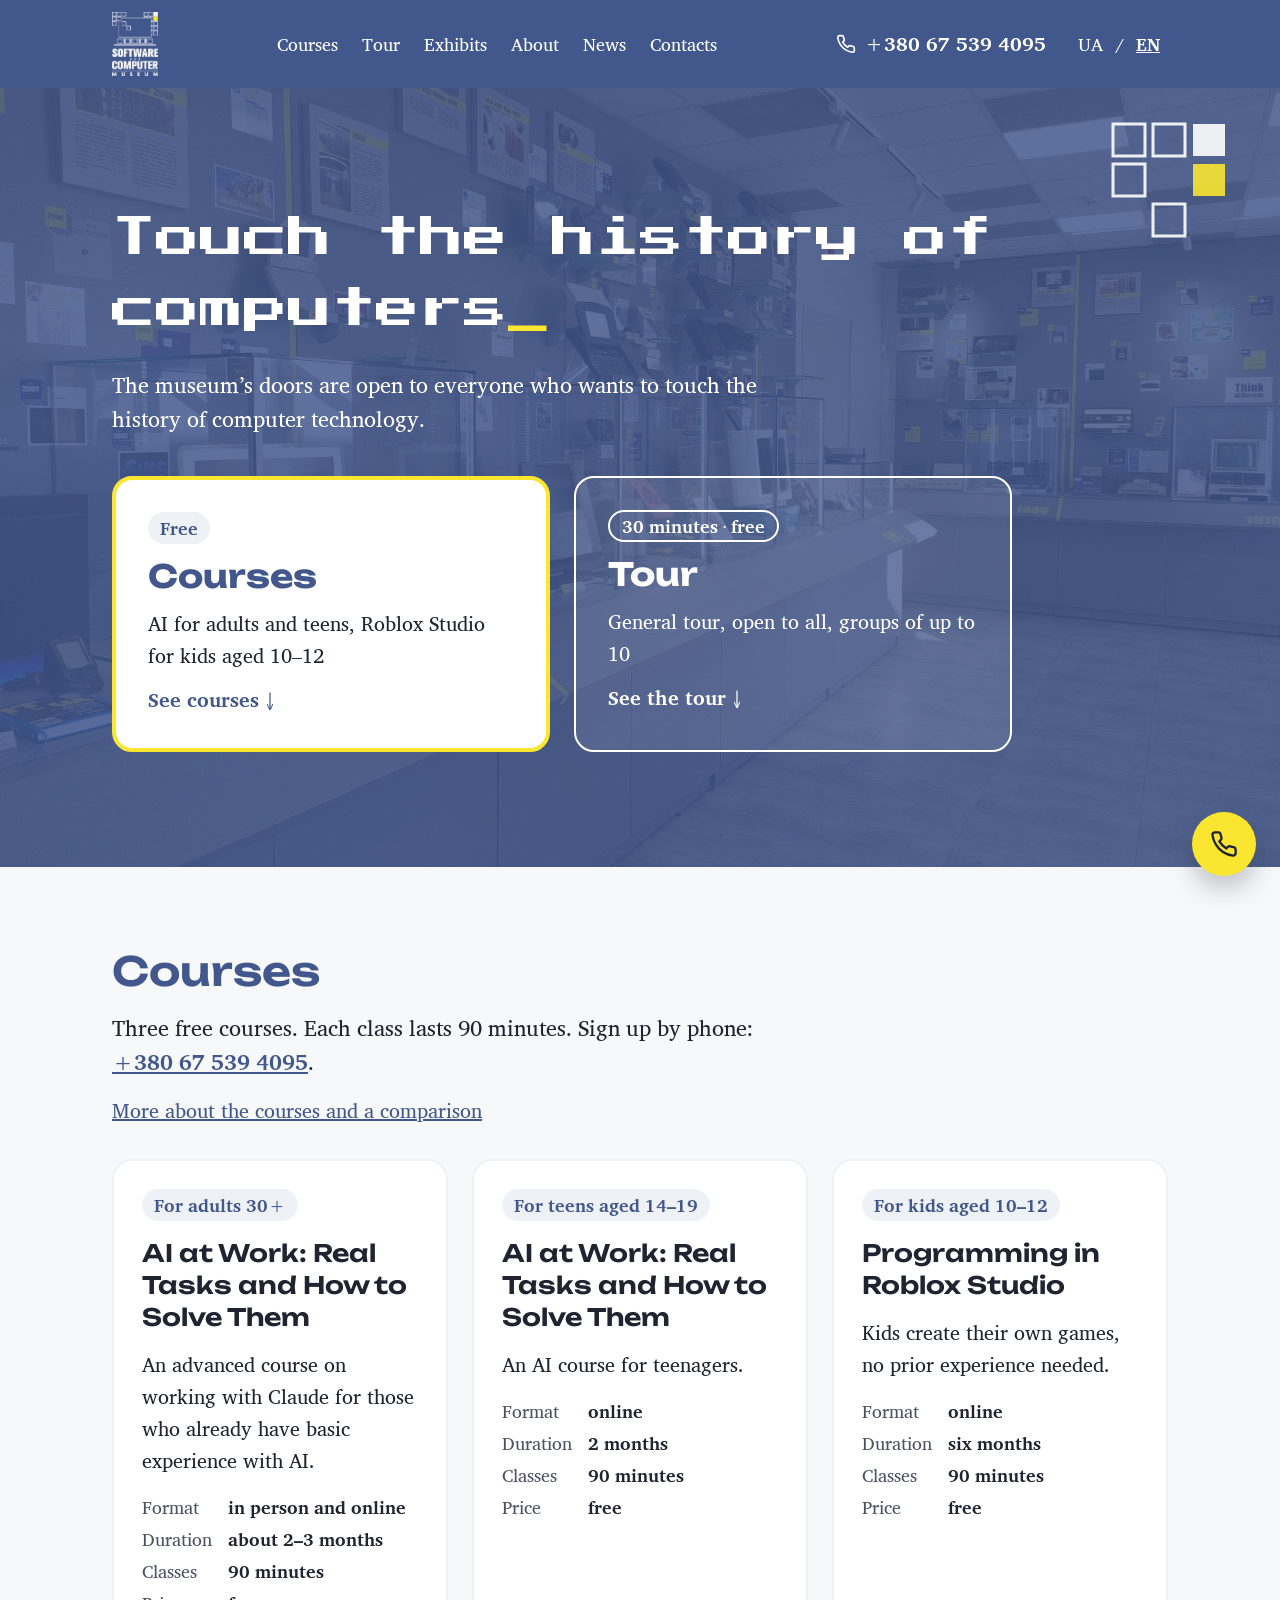
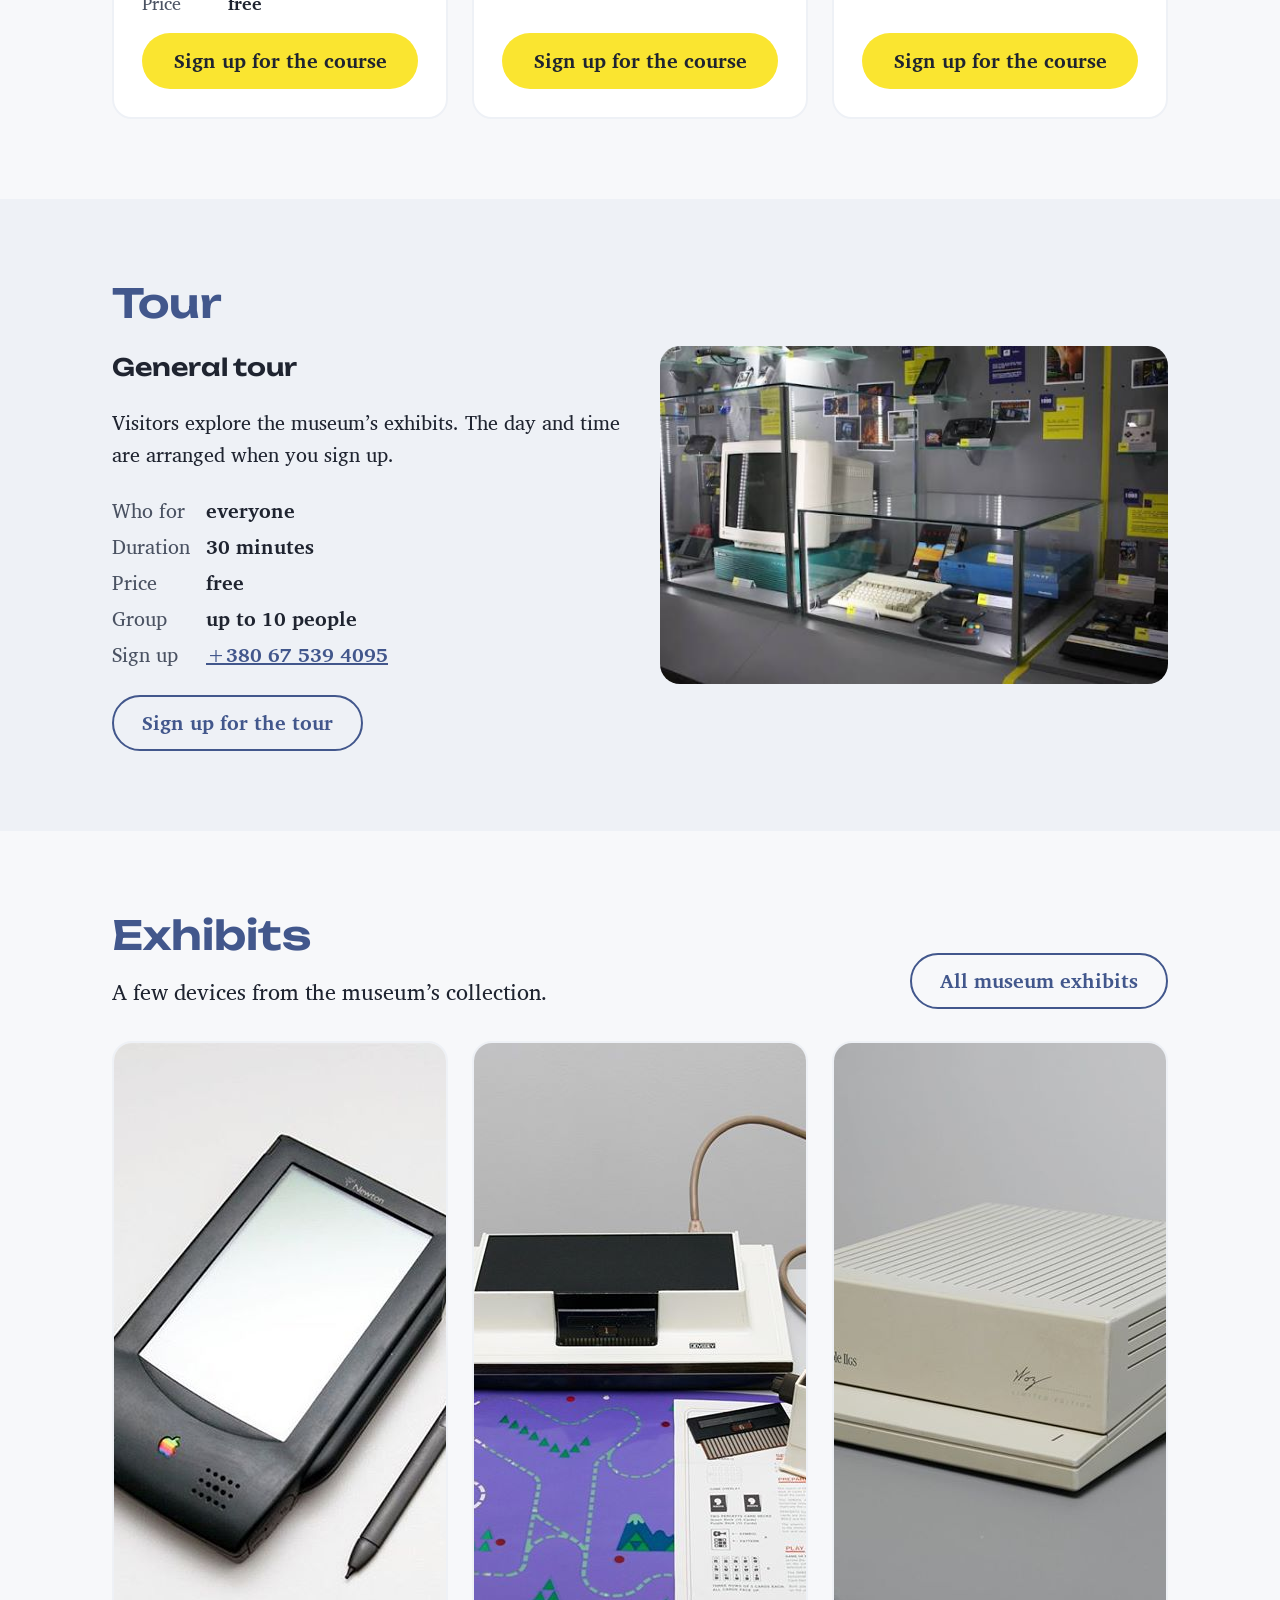
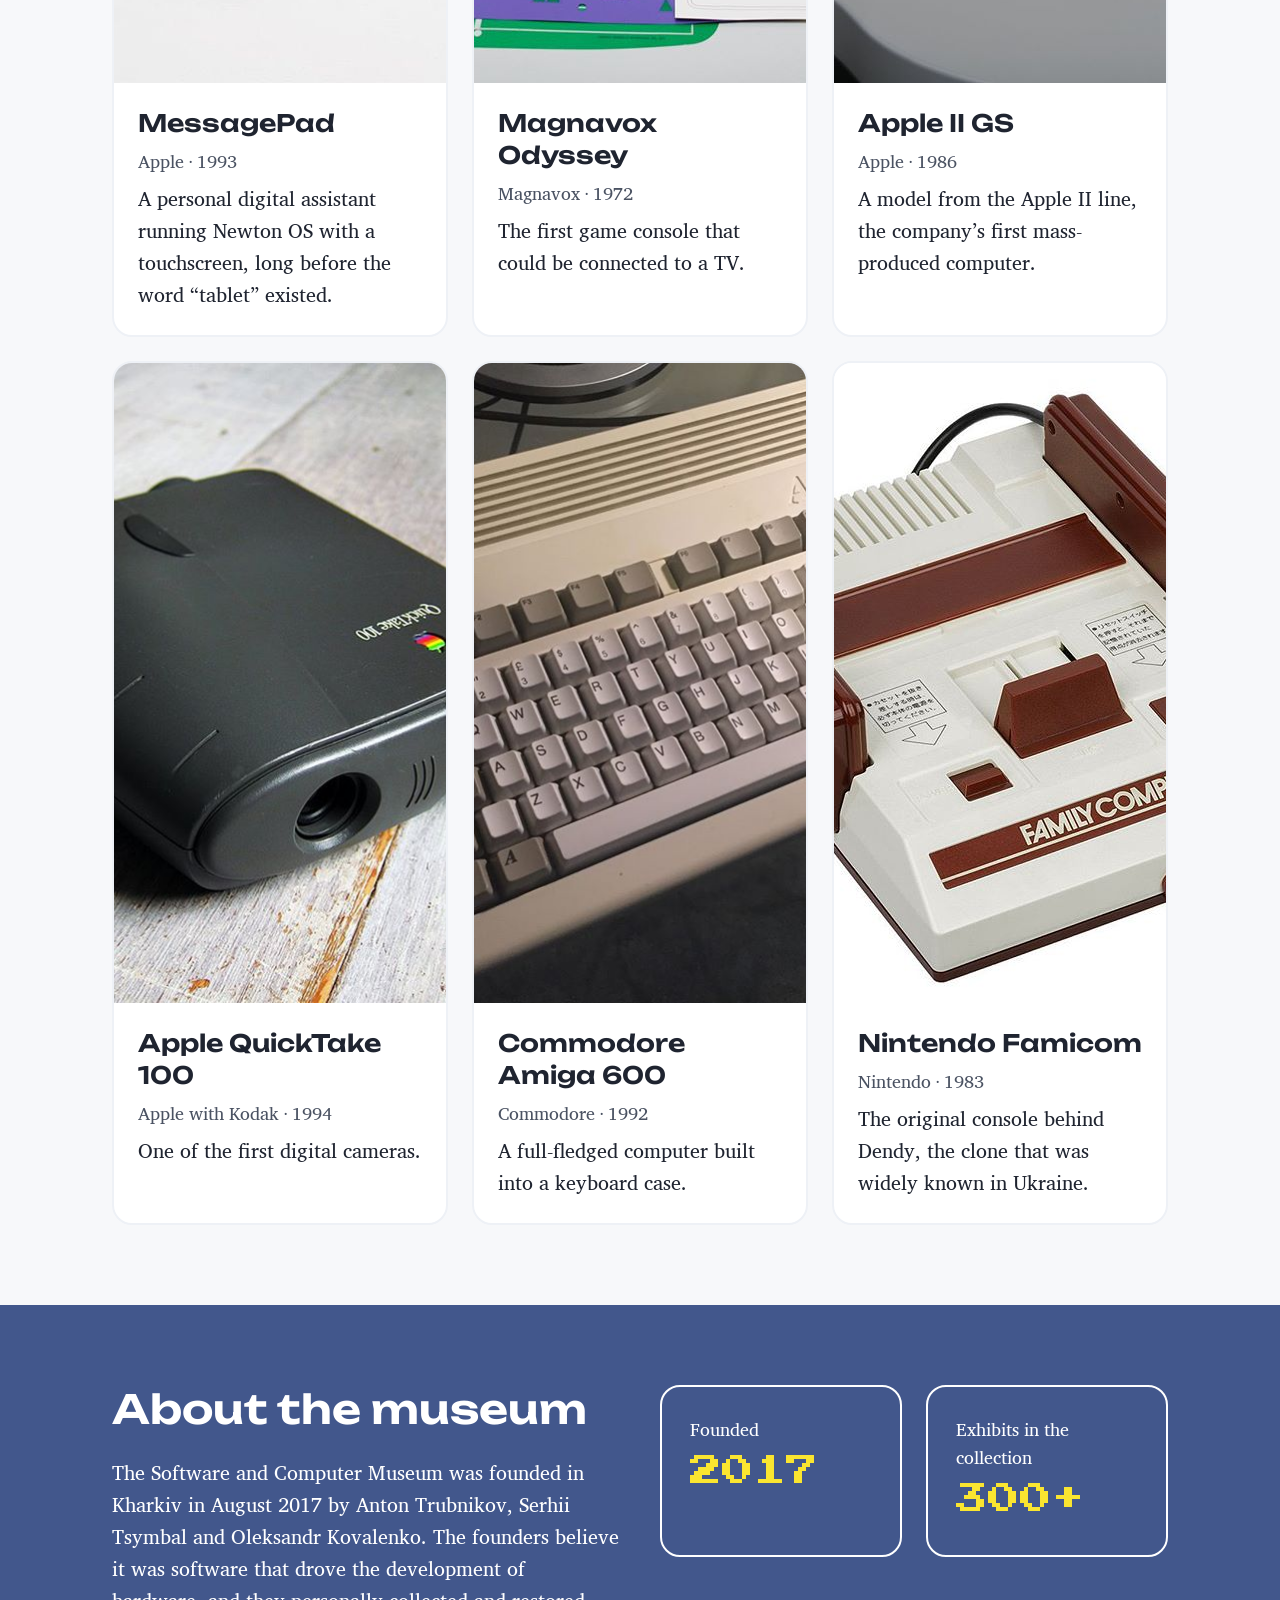
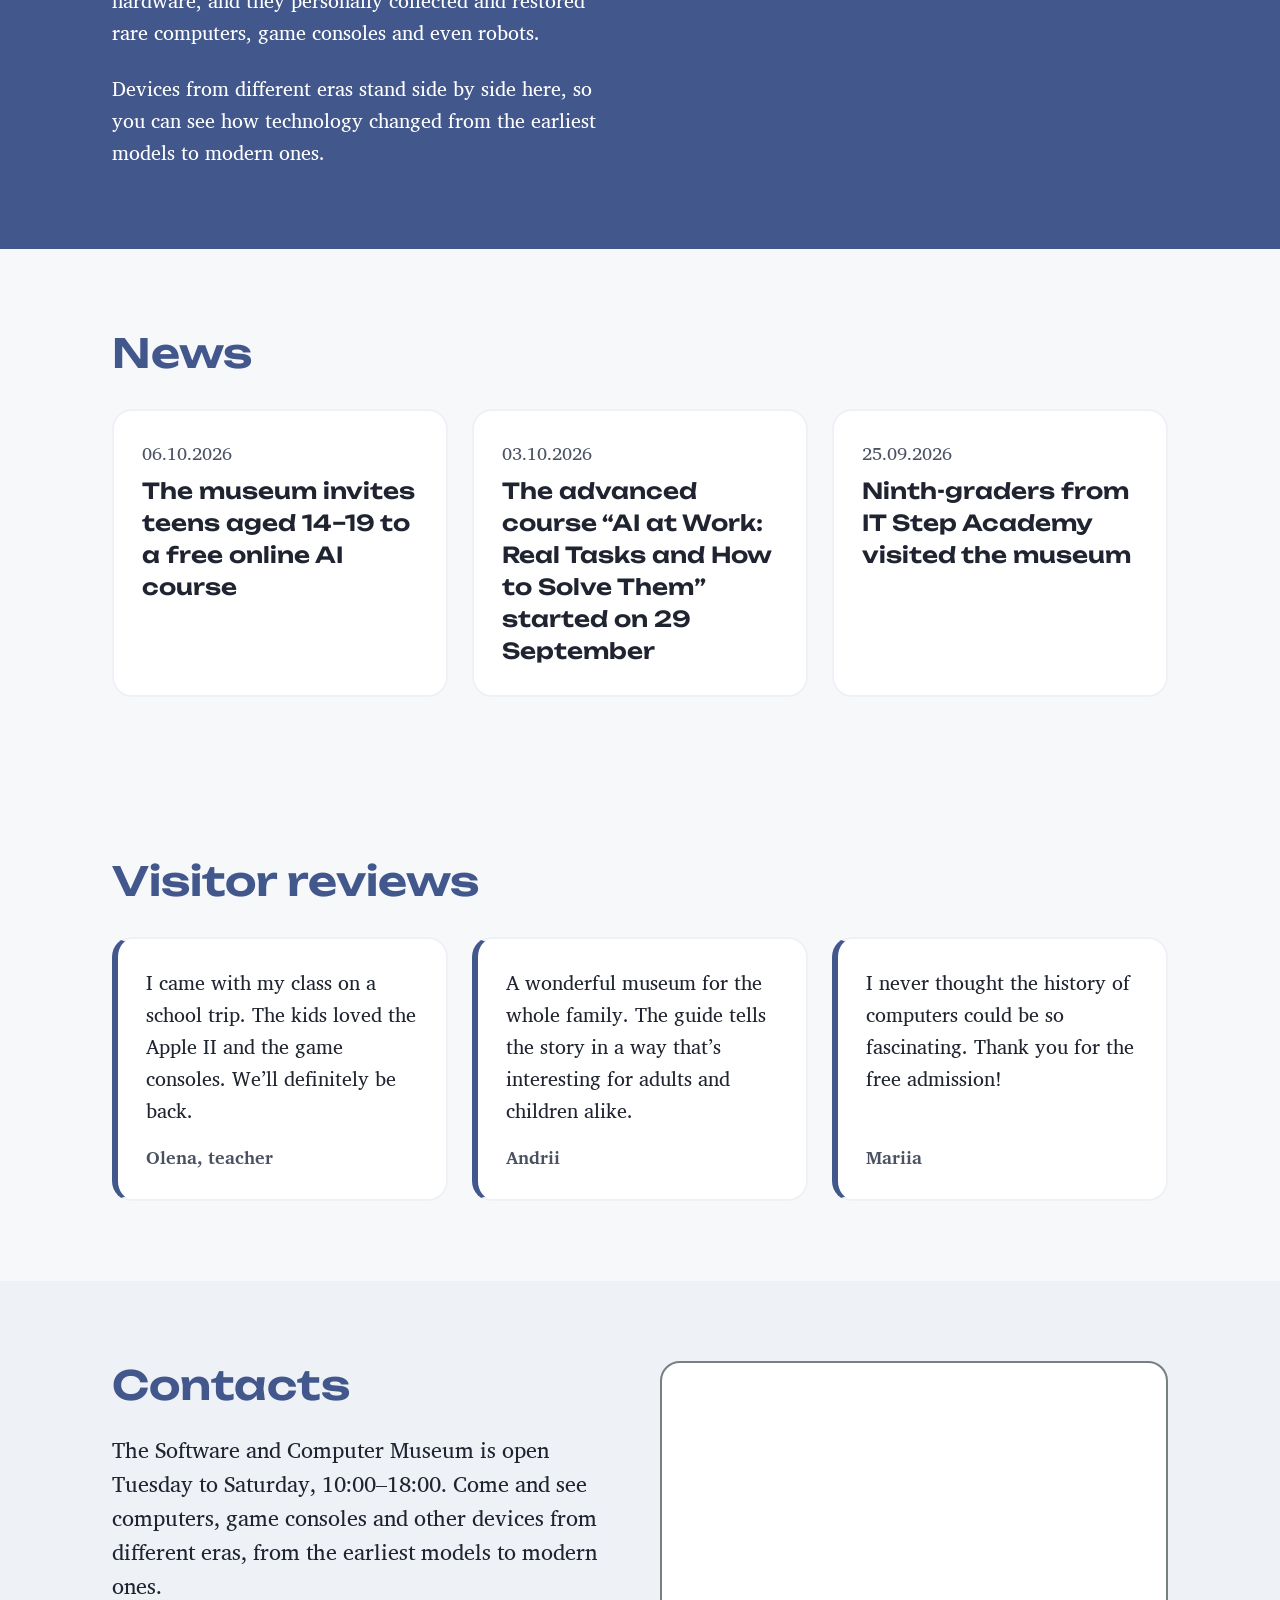
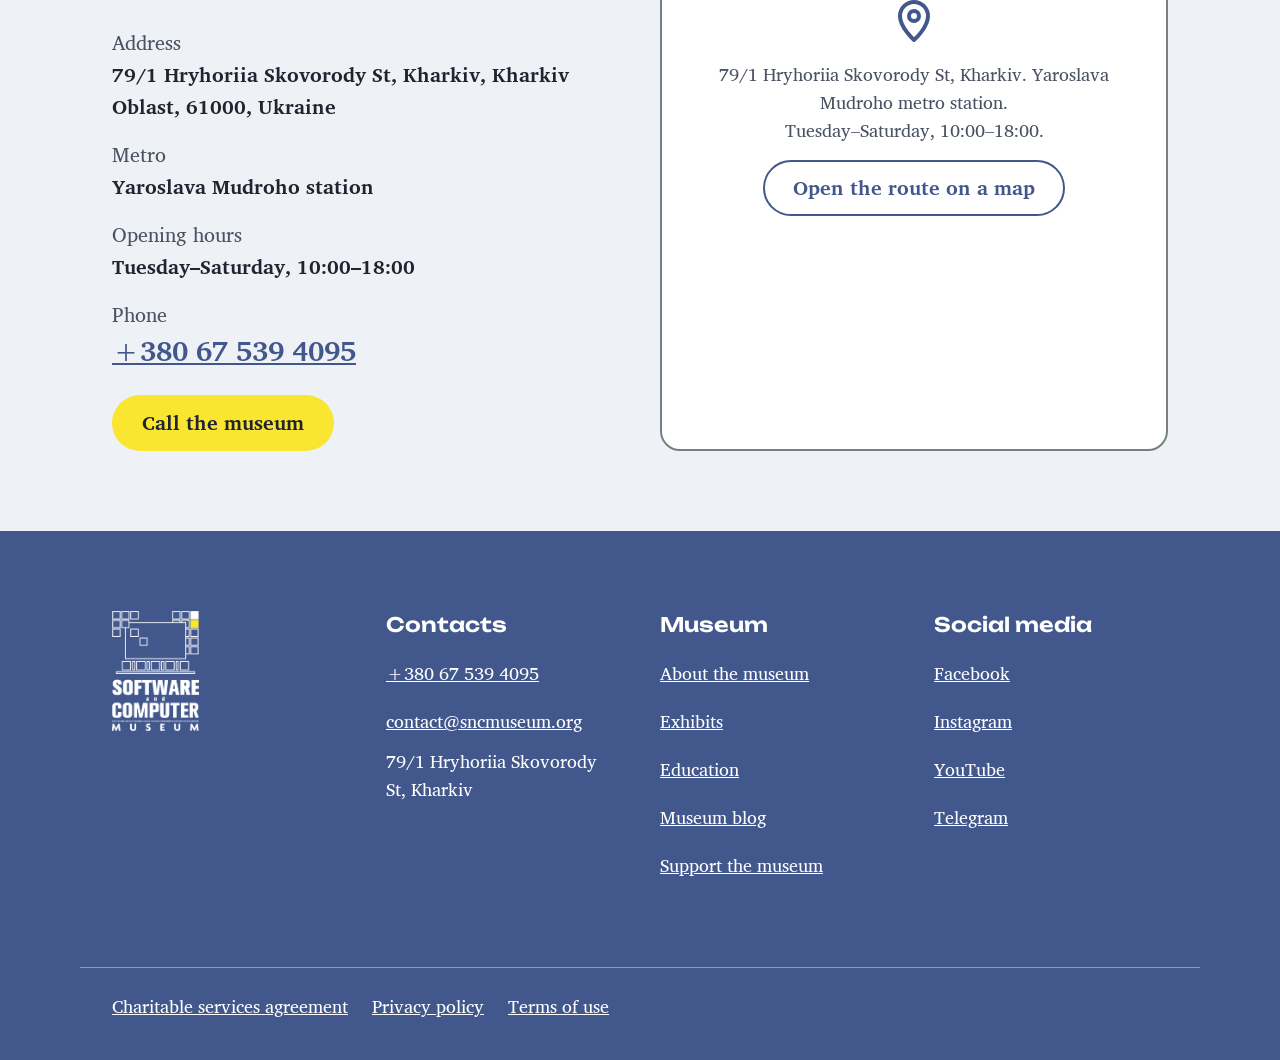
==== en/index.html @ 0c3be75e "Перша версія сайту музею" ====
<!doctype html>
<html lang="en">
<head>
  <meta charset="utf-8">
  <meta name="viewport" content="width=device-width, initial-scale=1">
  <title>Software and Computer Museum: courses, guided tour and exhibits</title>
  <meta name="description" content="Free AI and Roblox Studio courses, a guided tour and exhibits at the Software and Computer Museum in Kharkiv. Sign up by phone: +380 67 539 4095.">
  <link rel="alternate" hreflang="uk" href="../">
  <link rel="alternate" hreflang="en" href="./">
  <link rel="icon" type="image/png" href="../img/logo.png">
  <link rel="preconnect" href="https://fonts.googleapis.com">
  <link rel="preconnect" href="https://fonts.gstatic.com" crossorigin>
  <link rel="stylesheet" href="https://fonts.googleapis.com/css2?family=Charis+SIL:ital,wght@0,400;0,700&family=Press+Start+2P&family=Unbounded:wght@600;700&display=swap">
  <link rel="stylesheet" href="../css/tokens.css">
  <link rel="stylesheet" href="../css/styles.css">
  <script src="../js/main.js" defer></script>
</head>
<body>
<a class="skip-link" href="#main">Skip to content</a>

<header class="site-header on-dark">
  <div class="wrap header-inner">
    <a href="#top" class="logo-link"><img src="../img/logo.png" alt="Software and Computer Museum logo, back to the top of the page" width="401" height="555"></a>
    <nav id="main-nav" class="nav" aria-label="Page sections">
      <a href="#courses">Courses</a>
      <a href="#tour">Tour</a>
      <a href="#exhibits">Exhibits</a>
      <a href="#about">About</a>
      <a href="#news">News</a>
      <a href="#contacts">Contacts</a>
    </nav>
    <div class="header-tools">
      <a href="tel:+380675394095" class="tap header-phone" aria-label="Call the museum: +380 67 539 4095"><svg width="20" height="20" viewBox="0 0 24 24" fill="none" stroke="currentColor" stroke-width="2" stroke-linecap="round" stroke-linejoin="round" aria-hidden="true"><path d="M22 16.9v3a2 2 0 0 1-2.2 2 19.8 19.8 0 0 1-8.6-3.1 19.5 19.5 0 0 1-6-6A19.8 19.8 0 0 1 2.1 4.2 2 2 0 0 1 4.1 2h3a2 2 0 0 1 2 1.7c.1.9.4 1.8.7 2.7a2 2 0 0 1-.5 2.1L8 9.8a16 16 0 0 0 6 6l1.3-1.3a2 2 0 0 1 2.1-.5c.9.3 1.8.6 2.7.7a2 2 0 0 1 1.7 2z"/></svg><span class="phone-text">+380 67 539 4095</span></a>
      <div class="lang">
        <a href="../" class="tap" lang="uk" hreflang="uk" aria-label="Українська версія">UA</a>
        <span aria-hidden="true">/</span>
        <a href="./" class="tap" aria-current="page" aria-label="English version">EN</a>
      </div>
      <button type="button" class="menu-btn btn btn-secondary" aria-expanded="false" aria-controls="main-nav">Menu</button>
    </div>
  </div>
</header>

<main id="main">

<section id="top" class="hero on-dark">
  <img class="hero-photo" src="../img/hero.jpg" alt="Inside the museum hall: glass display cases along grey walls hold computers and game consoles from different years, and yellow lines on the walls and cases mark the decades: 1970, 1980, 2000" width="1280" height="960">
  <div class="hero-overlay" aria-hidden="true"></div>
  <svg class="hero-pixels" aria-hidden="true" width="120" height="120" viewBox="0 0 120 120"><g fill="none" stroke="#ffffff" stroke-width="3"><rect x="4" y="4" width="32" height="32"/><rect x="44" y="4" width="32" height="32"/><rect x="4" y="44" width="32" height="32"/><rect x="44" y="84" width="32" height="32"/></g><rect x="84" y="4" width="32" height="32" fill="#ffffff"/><rect x="84" y="44" width="32" height="32" fill="#fae530"/></svg>
  <div class="wrap hero-inner">
    <div class="hero-text">
      <h1 class="hero-title">
        <span class="visually-hidden">Touch the history of computers</span>
        <span class="ghost" aria-hidden="true">Touch the history of computers_</span>
        <span class="typed" aria-hidden="true"><span class="typed-text">Touch the history of computers</span><span class="caret">_</span></span>
      </h1>
      <p class="lead">The museum’s doors are open to everyone who wants to touch the history of computer technology.</p>
    </div>
    <div class="hero-cards">
      <a href="#courses" class="hero-card hero-card--main lift">
        <span class="tag">Free</span>
        <span class="hero-card-title">Courses</span>
        <span>AI for adults and teens, Roblox Studio for kids aged 10–12</span>
        <span class="hero-card-more">See courses ↓</span>
      </a>
      <a href="#tour" class="hero-card hero-card--alt lift">
        <span class="tag tag--outline">30 minutes · free</span>
        <span class="hero-card-title">Tour</span>
        <span>General tour, open to all, groups of up to 10</span>
        <span class="hero-card-more">See the tour ↓</span>
      </a>
    </div>
  </div>
</section>

<section id="courses" class="section" aria-labelledby="courses-title">
  <div class="wrap stack">
    <div class="stack-sm">
      <h2 id="courses-title" class="h2">Courses</h2>
      <p class="lead">Three free courses. Each class lasts 90 minutes. Sign up by phone: <a href="tel:+380675394095"><strong>+380 67 539 4095</strong></a>.</p>
      <a href="courses.html">More about the courses and a comparison</a>
    </div>
    <div class="grid">

      <article class="card lift">
        <span class="tag">For adults 30+</span>
        <h3 class="h3">AI at Work: Real Tasks and How to Solve Them</h3>
        <p>An advanced course on working with Claude for those who already have basic experience with AI.</p>
        <dl class="facts">
          <dt>Format</dt><dd>in person and online</dd>
          <dt>Duration</dt><dd>about 2–3 months</dd>
          <dt>Classes</dt><dd>90 minutes</dd>
          <dt>Price</dt><dd>free</dd>
        </dl>
        <a href="tel:+380675394095" class="btn btn-primary">Sign up for the course</a>
      </article>

      <article class="card lift">
        <span class="tag">For teens aged 14–19</span>
        <h3 class="h3">AI at Work: Real Tasks and How to Solve Them</h3>
        <p>An AI course for teenagers.</p>
        <dl class="facts">
          <dt>Format</dt><dd>online</dd>
          <dt>Duration</dt><dd>2 months</dd>
          <dt>Classes</dt><dd>90 minutes</dd>
          <dt>Price</dt><dd>free</dd>
        </dl>
        <a href="tel:+380675394095" class="btn btn-primary">Sign up for the course</a>
      </article>

      <article class="card lift">
        <span class="tag">For kids aged 10–12</span>
        <h3 class="h3">Programming in Roblox Studio</h3>
        <p>Kids create their own games, no prior experience needed.</p>
        <dl class="facts">
          <dt>Format</dt><dd>online</dd>
          <dt>Duration</dt><dd>six months</dd>
          <dt>Classes</dt><dd>90 minutes</dd>
          <dt>Price</dt><dd>free</dd>
        </dl>
        <a href="tel:+380675394095" class="btn btn-primary">Sign up for the course</a>
      </article>

    </div>
  </div>
</section>

<section id="tour" class="section section--alt" aria-labelledby="tour-title">
  <div class="wrap split">
    <div class="stack-md">
      <h2 id="tour-title" class="h2">Tour</h2>
      <h3 class="h3">General tour</h3>
      <p>Visitors explore the museum’s exhibits. The day and time are arranged when you sign up.</p>
      <dl class="facts facts--lg">
        <dt>Who for</dt><dd>everyone</dd>
        <dt>Duration</dt><dd>30 minutes</dd>
        <dt>Price</dt><dd>free</dd>
        <dt>Group</dt><dd>up to 10 people</dd>
        <dt>Sign up</dt><dd><a href="tel:+380675394095">+380 67 539 4095</a></dd>
      </dl>
      <a href="tel:+380675394095" class="btn btn-secondary">Sign up for the tour</a>
    </div>
    <img class="rounded-photo" src="../img/showcase.jpg" alt="What you will see on the tour: glass display cases with a computer in a teal case and a white monitor, a light-coloured keyboard computer and blue console cases, with handheld game consoles on the wall shelves" width="548" height="364" loading="lazy">
  </div>
</section>

<!-- Family tour announcement. Hidden until the start time, length, group size, price and children's age are known.
     To show it: fill in the [ ] gaps, then remove this comment and the closing line below.
<section id="family-tour" class="section" aria-labelledby="family-title">
  <div class="wrap stack-md">
    <h2 id="family-title" class="h2">Family tour every Saturday</h2>
    <p class="lead">Bring the whole family! We’ll show the kids where computers and game consoles began, and remind the grown-ups of the tech they grew up with.</p>
    <dl class="facts facts--lg">
      <dt>When</dt><dd>Saturday, [start time]</dd>
      <dt>Duration</dt><dd>[length]</dd>
      <dt>Group</dt><dd>up to [number] people</dd>
      <dt>Price</dt><dd>[price]</dd>
      <dt>Who for</dt><dd>children aged [age]+ with adults</dd>
      <dt>Sign up</dt><dd><a href="tel:+380675394095">+380 67 539 4095</a></dd>
    </dl>
    <a href="tel:+380675394095" class="btn btn-secondary">Sign up for the tour</a>
  </div>
</section>
end of hidden announcement -->

<section id="exhibits" class="section" aria-labelledby="exhibits-title">
  <div class="wrap stack">
    <div class="section-head">
      <div class="stack-sm">
        <h2 id="exhibits-title" class="h2">Exhibits</h2>
        <p class="lead">A few devices from the museum’s collection.</p>
      </div>
      <a href="https://sncmuseum.org/exhibits" class="btn btn-secondary">All museum exhibits</a>
    </div>
    <div class="grid">

      <article class="card exhibit lift">
        <img src="../img/exhibits/messagepad.jpg" alt="What the MessagePad looks like: a palm-sized black device with a large grey touch screen and a rainbow Apple logo, with a black stylus lying beside it" width="640" height="640" loading="lazy">
        <div class="exhibit-body">
          <h3 class="h3">MessagePad</h3>
          <p class="muted">Apple · 1993</p>
          <p>A personal digital assistant running Newton OS with a touchscreen, long before the word “tablet” existed.</p>
        </div>
      </article>

      <article class="card exhibit lift">
        <img src="../img/exhibits/odyssey.jpg" alt="What the Magnavox Odyssey looks like: a flat white console with a black top, a square controller with knobs on a cable, a colourful ski-slope overlay for the TV screen and a sheet of game rules" width="640" height="640" loading="lazy">
        <div class="exhibit-body">
          <h3 class="h3">Magnavox Odyssey</h3>
          <p class="muted">Magnavox · 1972</p>
          <p>The first game console that could be connected to a TV.</p>
        </div>
      </article>

      <article class="card exhibit lift">
        <img src="../img/exhibits/apple-iigs.jpg" alt="What the Apple II GS looks like: a low, light beige case with a ribbed top, a rainbow Apple logo and Steve Wozniak’s signature on the front" width="640" height="640" loading="lazy">
        <div class="exhibit-body">
          <h3 class="h3">Apple II GS</h3>
          <p class="muted">Apple · 1986</p>
          <p>A model from the Apple II line, the company’s first mass-produced computer.</p>
        </div>
      </article>

      <article class="card exhibit lift">
        <img src="../img/exhibits/quicktake-100.jpg" alt="What the QuickTake 100 looks like: a dark grey camera shaped like small binoculars, with the lens and flash on the front and a rainbow Apple logo on top" width="640" height="640" loading="lazy">
        <div class="exhibit-body">
          <h3 class="h3">Apple QuickTake 100</h3>
          <p class="muted">Apple with Kodak · 1994</p>
          <p>One of the first digital cameras.</p>
        </div>
      </article>

      <article class="card exhibit lift">
        <img src="../img/exhibits/amiga-600.jpg" alt="What the Amiga 600 looks like: a light beige keyboard labelled Commodore A600 and AMIGA, with the whole computer built into its case" width="640" height="640" loading="lazy">
        <div class="exhibit-body">
          <h3 class="h3">Commodore Amiga 600</h3>
          <p class="muted">Commodore · 1992</p>
          <p>A full-fledged computer built into a keyboard case.</p>
        </div>
      </article>

      <article class="card exhibit lift">
        <img src="../img/exhibits/famicom.jpg" alt="What the Famicom looks like: a white and maroon console labelled Family Computer, with a cartridge slot on top and two maroon buttons on the front" width="640" height="640" loading="lazy">
        <div class="exhibit-body">
          <h3 class="h3">Nintendo Famicom</h3>
          <p class="muted">Nintendo · 1983</p>
          <p>The original console behind Dendy, the clone that was widely known in Ukraine.</p>
        </div>
      </article>

    </div>
  </div>
</section>

<section id="about" class="section section--dark on-dark" aria-labelledby="about-title">
  <div class="wrap split about">
    <div class="stack-md">
      <h2 id="about-title" class="h2">About the museum</h2>
      <p>The Software and Computer Museum was founded in Kharkiv in August 2017 by Anton Trubnikov, Serhii Tsymbal and Oleksandr Kovalenko. The founders believe it was software that drove the development of hardware, and they personally collected and restored rare computers, game consoles and even robots.</p>
      <p>Devices from different eras stand side by side here, so you can see how technology changed from the earliest models to modern ones.</p>
    </div>
    <dl class="stats">
      <div class="stat">
        <dt>Founded</dt>
        <dd>2017</dd>
      </div>
      <div class="stat">
        <dt>Exhibits in the collection</dt>
        <dd>300+</dd>
      </div>
    </dl>
  </div>
</section>

<section id="news" class="section" aria-labelledby="news-title">
  <div class="wrap stack">
    <h2 id="news-title" class="h2">News</h2>
    <div class="grid">
      <article class="card news-card">
        <p class="muted"><time datetime="2026-10-06">06.10.2026</time></p>
        <h3 class="h3">The museum invites teens aged 14–19 to a free online AI course</h3>
      </article>
      <article class="card news-card">
        <p class="muted"><time datetime="2026-10-03">03.10.2026</time></p>
        <h3 class="h3">The advanced course “AI at Work: Real Tasks and How to Solve Them” started on 29 September</h3>
      </article>
      <article class="card news-card">
        <p class="muted"><time datetime="2026-09-25">25.09.2026</time></p>
        <h3 class="h3">Ninth-graders from IT Step Academy visited the museum</h3>
      </article>
    </div>
  </div>
</section>

<section id="reviews" class="section" aria-labelledby="reviews-title">
  <div class="wrap stack">
    <h2 id="reviews-title" class="h2">Visitor reviews</h2>
    <div class="grid">
      <figure class="card review">
        <blockquote>
          <p>I came with my class on a school trip. The kids loved the Apple II and the game consoles. We’ll definitely be back.</p>
        </blockquote>
        <figcaption class="muted">Olena, teacher</figcaption>
      </figure>
      <figure class="card review">
        <blockquote>
          <p>A wonderful museum for the whole family. The guide tells the story in a way that’s interesting for adults and children alike.</p>
        </blockquote>
        <figcaption class="muted">Andrii</figcaption>
      </figure>
      <figure class="card review">
        <blockquote>
          <p>I never thought the history of computers could be so fascinating. Thank you for the free admission!</p>
        </blockquote>
        <figcaption class="muted">Mariia</figcaption>
      </figure>
    </div>
  </div>
</section>

<section id="contacts" class="section section--alt" aria-labelledby="contacts-title">
  <div class="wrap split contacts">
    <div class="stack-md">
      <h2 id="contacts-title" class="h2">Contacts</h2>
      <p class="lead">The Software and Computer Museum is open Tuesday to Saturday, 10:00–18:00. Come and see computers, game consoles and other devices from different eras, from the earliest models to modern ones.</p>
      <dl class="facts facts--lg">
        <dt>Address</dt><dd>79/1 Hryhoriia Skovorody St, Kharkiv, Kharkiv Oblast, 61000, Ukraine</dd>
        <dt>Metro</dt><dd>Yaroslava Mudroho station</dd>
        <dt>Opening hours</dt><dd>Tuesday–Saturday, 10:00–18:00</dd>
        <dt>Phone</dt><dd><a href="tel:+380675394095" class="big-phone">+380 67 539 4095</a></dd>
      </dl>
      <a href="tel:+380675394095" class="btn btn-primary">Call the museum</a>
    </div>
    <!-- An embedded route map will go here once a map service is chosen -->
    <div class="map">
      <svg aria-hidden="true" width="48" height="48" viewBox="0 0 24 24" fill="none" stroke="#42578c" stroke-width="2" stroke-linecap="round" stroke-linejoin="round"><path d="M12 22s7-6.2 7-12a7 7 0 0 0-14 0c0 5.8 7 12 7 12z"/><circle cx="12" cy="10" r="2.5"/></svg>
      <p class="muted">79/1 Hryhoriia Skovorody St, Kharkiv. Yaroslava Mudroho metro station.<br>Tuesday–Saturday, 10:00–18:00.</p>
      <a href="https://www.google.com/maps/search/?api=1&amp;query=%D0%B2%D1%83%D0%BB.%20%D0%93%D1%80%D0%B8%D0%B3%D0%BE%D1%80%D1%96%D1%8F%20%D0%A1%D0%BA%D0%BE%D0%B2%D0%BE%D1%80%D0%BE%D0%B4%D0%B8%2C%2079%2F1%2C%20%D0%A5%D0%B0%D1%80%D0%BA%D1%96%D0%B2" class="btn btn-secondary">Open the route on a map</a>
    </div>
  </div>
</section>

</main>

<footer class="site-footer on-dark">
  <div class="wrap section footer-grid">
    <div>
      <img class="footer-logo" src="../img/logo.png" alt="Software and Computer Museum logo: the outline of an old computer made of white pixel squares, one square yellow, with the museum name below" width="401" height="555" loading="lazy">
    </div>
    <div class="footer-col">
      <p class="footer-title">Contacts</p>
      <a href="tel:+380675394095" class="tap">+380 67 539 4095</a>
      <a href="mailto:contact@sncmuseum.org" class="tap">contact@sncmuseum.org</a>
      <span>79/1 Hryhoriia Skovorody St, Kharkiv</span>
    </div>
    <!-- Blog, Support the museum, social media and legal links are not provided yet: replace "#" -->
    <nav class="footer-col" aria-label="Museum">
      <p class="footer-title">Museum</p>
      <a href="#about" class="tap">About the museum</a>
      <a href="https://sncmuseum.org/exhibits" class="tap">Exhibits</a>
      <a href="#courses" class="tap">Education</a>
      <a href="#" class="tap">Museum blog</a>
      <a href="#" class="tap">Support the museum</a>
    </nav>
    <nav class="footer-col" aria-label="Social media">
      <p class="footer-title">Social media</p>
      <a href="#" class="tap">Facebook</a>
      <a href="#" class="tap">Instagram</a>
      <a href="#" class="tap">YouTube</a>
      <a href="#" class="tap">Telegram</a>
    </nav>
  </div>
  <div class="wrap footer-legal">
    <a href="#" class="tap">Charitable services agreement</a>
    <a href="#" class="tap">Privacy policy</a>
    <a href="#" class="tap">Terms of use</a>
  </div>
</footer>

<a href="tel:+380675394095" class="call" aria-label="Call the museum: +380 67 539 4095"><svg width="28" height="28" viewBox="0 0 24 24" fill="none" stroke="currentColor" stroke-width="2" stroke-linecap="round" stroke-linejoin="round" aria-hidden="true"><path d="M22 16.9v3a2 2 0 0 1-2.2 2 19.8 19.8 0 0 1-8.6-3.1 19.5 19.5 0 0 1-6-6A19.8 19.8 0 0 1 2.1 4.2 2 2 0 0 1 4.1 2h3a2 2 0 0 1 2 1.7c.1.9.4 1.8.7 2.7a2 2 0 0 1-.5 2.1L8 9.8a16 16 0 0 0 6 6l1.3-1.3a2 2 0 0 1 2.1-.5c.9.3 1.8.6 2.7.7a2 2 0 0 1 1.7 2z"/></svg></a>

</body>
</html>
---- css/tokens.css ----
/* Software and Computer Museum: токени дизайн-системи.
   Джерело: claude.ai/artifact/1aeoPS4YtjyrDPZevnT34K (tokens.json). */
:root {
  /* Кольори */
  --primary: #42578c;
  --accent: #fae530;          /* лише кнопки дзвінка й запису на курс */
  --accent-hover: #e0c905;
  --accent-pressed: #d1bc05;
  --brand-grey: #787f81;
  --ink: #1f2430;
  --ink-muted: #4a5262;
  --surface: #f7f8fa;
  --surface-alt: #eef1f6;
  --on-color: #ffffff;
  --on-accent: var(--ink);
  --border: var(--brand-grey);
  --focus: var(--primary);
  --focus-on-dark: var(--on-color);
  --overlay: rgba(66, 87, 140, 0.85);

  /* Шрифти */
  --font-hero: "Press Start 2P", "Courier New", monospace;
  --font-display: "Unbounded", Arial, sans-serif;
  --font-body: "Charis SIL", Georgia, serif;

  /* Відступи */
  --space-1: 4px;
  --space-2: 8px;
  --space-3: 16px;
  --space-4: 24px;
  --space-5: 32px;
  --space-6: 48px;
  --space-7: 80px;

  /* Заокруглення */
  --radius-sm: 8px;
  --radius-md: 12px;
  --radius-lg: 20px;
  --radius-pill: 999px;

  /* Тіні */
  --shadow-pressed: inset 0 2px 4px rgba(0, 0, 0, 0.25);
  --shadow-hover: 0 12px 24px rgba(31, 36, 48, 0.18);

  /* Розміри */
  --control-height: 56px;
  --target-min: 44px;
  --content-width: 1120px;
  --text-width: 680px;
  --call-button: 64px;
}
---- css/styles.css ----
/* Software and Computer Museum: стилі сторінки. Значення беруться з tokens.css. */

/* ---------- База ---------- */
*, *::before, *::after { box-sizing: border-box; }

html { scroll-behavior: smooth; scroll-padding-top: 104px; }

body {
  margin: 0;
  background: var(--surface);
  color: var(--ink);
  font-family: var(--font-body);
  font-size: 20px;
  line-height: 32px;
}

h1, h2, h3, p, ul, dl, dd { margin: 0; }
h2, h3 { font-family: var(--font-display); }
img { max-width: 100%; }

a { color: var(--primary); }
a:hover { color: var(--ink); }
:focus-visible { outline: 3px solid var(--focus); outline-offset: 2px; }

.on-dark, .on-dark a { color: var(--on-color); }
.on-dark a:hover { color: var(--surface-alt); }
.on-dark :focus-visible { outline-color: var(--focus-on-dark); }

.skip-link {
  position: absolute;
  left: var(--space-3);
  top: -100px;
  z-index: 100;
  padding: var(--space-2) var(--space-3);
  border-radius: var(--radius-sm);
  background: var(--accent);
  color: var(--on-accent);
  font-weight: 700;
}
.skip-link:focus { top: var(--space-3); }

.visually-hidden {
  position: absolute;
  width: 1px;
  height: 1px;
  overflow: hidden;
  clip: rect(0 0 0 0);
  white-space: nowrap;
}

/* ---------- Сітка й розділи ---------- */
.wrap {
  max-width: var(--content-width);
  margin: 0 auto;
  padding-left: clamp(16px, 4vw, 32px);
  padding-right: clamp(16px, 4vw, 32px);
}

.section {
  padding-top: clamp(48px, 7vw, 80px);
  padding-bottom: clamp(48px, 7vw, 80px);
}
.section--alt { background: var(--surface-alt); }
.section--dark { background: var(--primary); }

.stack { display: flex; flex-direction: column; gap: var(--space-5); }
.stack-sm { display: flex; flex-direction: column; gap: var(--space-3); }
.stack-md { display: flex; flex-direction: column; gap: var(--space-4); align-items: flex-start; }

.grid {
  display: grid;
  grid-template-columns: repeat(auto-fit, minmax(min(300px, 100%), 1fr));
  gap: var(--space-4);
}
.split {
  display: grid;
  grid-template-columns: repeat(auto-fit, minmax(min(320px, 100%), 1fr));
  gap: 40px;
  align-items: center;
}

.section-head {
  display: flex;
  flex-wrap: wrap;
  align-items: flex-end;
  justify-content: space-between;
  gap: var(--space-3);
}

/* ---------- Типографіка ---------- */
.h2 {
  font-family: var(--font-display);
  font-size: clamp(32px, 3.5vw, 40px);
  line-height: 1.2;
  font-weight: 600;
  color: var(--primary);
}
.on-dark .h2 { color: var(--on-color); }
.h3 { font-size: 24px; line-height: 32px; font-weight: 600; }
.lead { max-width: var(--text-width); font-size: 22px; line-height: 34px; }
.muted { color: var(--ink-muted); font-size: 18px; line-height: 28px; }

/* ---------- Кнопки ---------- */
.btn {
  display: inline-flex;
  align-items: center;
  justify-content: center;
  gap: var(--space-2);
  min-height: var(--control-height);
  padding: 0 28px;
  border: 2px solid transparent;
  border-radius: var(--radius-pill);
  font-family: var(--font-body);
  font-size: 20px;
  line-height: 28px;
  font-weight: 700;
  text-align: center;
  text-decoration: none;
  cursor: pointer;
  transition: background-color 120ms ease, transform 80ms ease;
}
.btn-primary { background: var(--accent); color: var(--on-accent); }
.btn-primary:hover { background: var(--accent-hover); color: var(--on-accent); }
.btn-primary:active {
  background: var(--accent-pressed);
  box-shadow: var(--shadow-pressed);
  transform: translateY(1px);
}
.btn-secondary { background: transparent; color: var(--primary); border-color: var(--primary); }
.btn-secondary:hover { background: var(--surface-alt); color: var(--primary); }
.on-dark .btn-secondary { color: var(--on-color); border-color: var(--on-color); }
.on-dark .btn-secondary:hover { background: rgba(255, 255, 255, 0.12); color: var(--on-color); }
.on-dark .btn-primary, .on-dark .btn-primary:hover { color: var(--on-accent); }

.tap { display: inline-flex; align-items: center; min-height: var(--target-min); }

/* Кругла кнопка дзвінка */
.call {
  position: fixed;
  right: var(--space-4);
  bottom: var(--space-4);
  z-index: 20;
  display: inline-flex;
  align-items: center;
  justify-content: center;
  width: var(--call-button);
  height: var(--call-button);
  border-radius: 50%;
  background: var(--accent);
  color: var(--on-accent);
  box-shadow: 0 12px 24px rgba(31, 36, 48, 0.25);
}
.call:hover { background: var(--accent-hover); color: var(--on-accent); }

/* ---------- Картки ---------- */
.card {
  display: flex;
  flex-direction: column;
  gap: var(--space-3);
  padding: 28px;
  border: 2px solid var(--surface-alt);
  border-radius: var(--radius-lg);
  background: #ffffff;
}
.card .btn { margin-top: auto; }

.lift { transition: transform 160ms ease, box-shadow 160ms ease; }
.lift:hover { transform: translateY(-4px); box-shadow: var(--shadow-hover); }

.tag {
  display: inline-block;
  align-self: flex-start;
  padding: 2px 12px;
  border-radius: var(--radius-pill);
  background: var(--surface-alt);
  color: var(--primary);
  font-size: 18px;
  line-height: 28px;
  font-weight: 700;
}

.facts {
  display: grid;
  grid-template-columns: auto 1fr;
  gap: var(--space-1) var(--space-3);
  font-size: 18px;
  line-height: 28px;
}
.facts dt { color: var(--ink-muted); }
.facts dd { font-weight: 700; }
.facts--lg { font-size: 20px; line-height: 32px; }

/* ---------- Шапка ---------- */
.site-header {
  position: sticky;
  top: 0;
  z-index: 10;
  background: var(--primary);
}
.header-inner {
  display: flex;
  flex-wrap: wrap;
  align-items: center;
  justify-content: space-between;
  gap: var(--space-2) var(--space-4);
  padding-top: 12px;
  padding-bottom: 12px;
}
.logo-link { display: inline-flex; align-items: center; min-height: var(--target-min); }
.logo-link img { display: block; width: auto; height: 64px; }

.nav { display: flex; flex-wrap: wrap; gap: 0 var(--space-4); font-size: 18px; line-height: 28px; }
.nav a { display: inline-flex; align-items: center; min-height: var(--target-min); text-decoration: none; }
.nav a:hover { text-decoration: underline; }

.header-tools { display: flex; flex-wrap: wrap; align-items: center; gap: var(--space-2) var(--space-4); }
.header-phone { gap: var(--space-2); font-weight: 700; text-decoration: none; }

.lang { display: flex; align-items: center; gap: var(--space-1); font-size: 18px; }
.lang a { padding: 0 var(--space-2); text-decoration: none; }
.lang a[aria-current] { font-weight: 700; text-decoration: underline; }

.menu-btn { display: none; min-height: var(--target-min); padding: 0 20px; font-size: 18px; }

/* ---------- Перший екран ---------- */
.hero { position: relative; overflow: hidden; background: var(--primary); }
.hero-photo { position: absolute; inset: 0; display: block; width: 100%; height: 100%; object-fit: cover; }
.hero-overlay { position: absolute; inset: 0; background: var(--overlay); }
.hero-pixels { position: absolute; right: 4%; top: 32px; opacity: 0.9; }
.hero-inner {
  position: relative;
  display: flex;
  flex-direction: column;
  gap: 40px;
  padding-top: clamp(64px, 9vw, 120px);
  padding-bottom: clamp(64px, 9vw, 120px);
}
.hero-text { display: flex; flex-direction: column; gap: var(--space-4); max-width: 900px; }

.hero-title {
  position: relative;
  font-family: var(--font-hero);
  font-weight: 400;
  font-size: clamp(22px, 3.6vw, 44px);
  line-height: 1.6;
  color: var(--on-color);
}
/* Невидимий повний текст тримає висоту, щоб сторінка не стрибала під час друку */
.hero-title .ghost { visibility: hidden; }
.hero-title .typed { position: absolute; inset: 0 0 auto 0; }
.caret { color: var(--accent); animation: blink 1s steps(1) infinite; }
@keyframes blink { 50% { opacity: 0; } }

.hero-cards {
  display: grid;
  grid-template-columns: repeat(auto-fit, minmax(min(280px, 100%), 1fr));
  gap: var(--space-4);
  max-width: 900px;
}
.hero-card {
  display: flex;
  flex-direction: column;
  gap: 12px;
  padding: var(--space-5);
  border-radius: var(--radius-lg);
  text-decoration: none;
}
.hero-card--main { background: #ffffff; border: 4px solid var(--accent); }
.hero-card--main, .on-dark .hero-card--main { color: var(--ink); }
.hero-card--alt { background: rgba(255, 255, 255, 0.08); border: 2px solid var(--on-color); }
.hero-card-title { font-family: var(--font-display); font-weight: 700; font-size: 32px; line-height: 40px; }
.hero-card--main .hero-card-title,
.hero-card--main .hero-card-more { color: var(--primary); }
.hero-card-more { font-weight: 700; }
.tag--outline {
  background: transparent;
  color: inherit;
  border: 2px solid var(--on-color);
  line-height: 24px;
}

/* ---------- Експонати ---------- */
.exhibit { padding: 0; gap: 0; overflow: hidden; }
.exhibit img { display: block; width: 100%; aspect-ratio: 1 / 1; object-fit: cover; }
.exhibit-body { display: flex; flex-direction: column; gap: var(--space-2); padding: var(--space-4); }
/* Сторінка exhibits.html */
.exhibit-body .facts { padding: var(--space-2) 0; border-top: 2px dashed var(--surface-alt); border-bottom: 2px dashed var(--surface-alt); }
.exhibits-all { align-self: flex-start; }

/* ---------- Екскурсія ---------- */
.rounded-photo { display: block; width: 100%; height: auto; border-radius: var(--radius-lg); }

/* ---------- Про музей ---------- */
.about { align-items: start; }
.stats {
  display: grid;
  grid-template-columns: repeat(auto-fit, minmax(200px, 1fr));
  gap: var(--space-4);
}
.stat { padding: 28px; border: 2px solid var(--on-color); border-radius: var(--radius-lg); }
.stat dt { font-size: 18px; line-height: 28px; }
.stat dd { font-family: var(--font-hero); font-size: 32px; line-height: 56px; color: var(--accent); }

/* ---------- Новини ---------- */
.news-card { gap: var(--space-2); }
.news-card .h3 { font-size: 22px; }

/* ---------- Відгуки ---------- */
.review { margin: 0; border-left: 6px solid var(--primary); }
.review blockquote { margin: 0; }
.review figcaption { margin-top: auto; font-weight: 700; }

/* ---------- Контакти ---------- */
.contacts { align-items: stretch; }
.contacts .facts { grid-template-columns: 1fr; gap: 0; }
.contacts .facts dd { margin-bottom: var(--space-3); }
.contacts .facts dd:last-child { margin-bottom: 0; }
.big-phone { font-size: 28px; line-height: 40px; }
.map {
  display: flex;
  flex-direction: column;
  align-items: center;
  justify-content: center;
  gap: var(--space-3);
  min-height: 360px;
  padding: var(--space-4);
  border: 2px solid var(--border);
  border-radius: var(--radius-lg);
  background: #ffffff;
  text-align: center;
}

/* ---------- Підвал ---------- */
.site-footer { background: var(--primary); }
.footer-grid {
  display: grid;
  grid-template-columns: repeat(auto-fit, minmax(220px, 1fr));
  gap: 40px;
}
.footer-col { display: flex; flex-direction: column; gap: var(--space-1); font-size: 18px; line-height: 28px; }
.footer-title { margin-bottom: var(--space-2); font-family: var(--font-display); font-weight: 600; font-size: 20px; }
.footer-logo { display: block; width: auto; height: 120px; }
.footer-legal {
  display: flex;
  flex-wrap: wrap;
  gap: var(--space-1) var(--space-4);
  padding-top: var(--space-3);
  padding-bottom: var(--space-5);
  border-top: 1px solid rgba(255, 255, 255, 0.4);
  font-size: 18px;
  line-height: 28px;
}

/* ---------- Сторінка курсів ---------- */
.hero--page .hero-inner { gap: var(--space-5); padding-top: clamp(40px, 6vw, 72px); padding-bottom: clamp(48px, 7vw, 88px); }
.crumbs { display: flex; flex-wrap: wrap; align-items: center; gap: var(--space-2); font-size: 18px; line-height: 28px; }
.crumbs span[aria-current] { font-weight: 700; }

.hero-facts {
  display: flex;
  flex-wrap: wrap;
  gap: var(--space-3);
  padding: 0;
  list-style: none;
}
.hero-facts li {
  display: flex;
  align-items: baseline;
  gap: var(--space-2);
  padding: 10px 20px;
  border: 2px solid var(--on-color);
  border-radius: var(--radius-md);
  background: rgba(255, 255, 255, 0.08);
  font-size: 18px;
  line-height: 28px;
}
.hero-facts-num { font-family: var(--font-display); font-weight: 700; font-size: 24px; }
.hero-actions { display: flex; flex-wrap: wrap; gap: var(--space-3); }

.age-picker {
  display: grid;
  grid-template-columns: repeat(auto-fit, minmax(min(260px, 100%), 1fr));
  gap: var(--space-4);
  padding: 0;
  list-style: none;
}
.age-tile {
  display: flex;
  flex-direction: column;
  gap: var(--space-2);
  height: 100%;
  padding: 28px;
  border: 2px solid var(--primary);
  border-radius: var(--radius-lg);
  background: #ffffff;
  color: var(--ink);
  text-decoration: none;
}
.age-tile:hover { color: var(--ink); }
.age-tile-num { font-family: var(--font-display); font-weight: 700; font-size: 48px; line-height: 56px; color: var(--primary); }
.age-tile-who { color: var(--ink-muted); font-size: 18px; line-height: 28px; }
.age-tile-name { margin-top: auto; padding-top: var(--space-2); font-weight: 700; text-decoration: underline; text-underline-offset: 4px; }

.course {
  display: grid;
  grid-template-columns: minmax(220px, 300px) 1fr;
  overflow: hidden;
  border: 2px solid var(--surface-alt);
  border-radius: var(--radius-lg);
  background: #ffffff;
  scroll-margin-top: 104px;
}
.course-side {
  display: flex;
  flex-direction: column;
  gap: var(--space-4);
  padding: var(--space-4) 28px 28px;
  background: var(--primary);
}
.window-bar { display: flex; gap: 6px; }
.window-bar i { width: 14px; height: 14px; border: 2px solid var(--on-color); }
.window-bar i:last-child { background: var(--on-color); }
.course-age { display: flex; flex-direction: column; font-size: 20px; line-height: 28px; }
.course-age-num { font-family: var(--font-hero); font-size: clamp(28px, 3vw, 36px); line-height: 1.6; }
.course-badge {
  align-self: flex-start;
  margin-top: auto;
  padding: 2px 12px;
  border: 2px solid var(--on-color);
  border-radius: var(--radius-pill);
  font-size: 18px;
  line-height: 24px;
  font-weight: 700;
}
.course-body { display: flex; flex-direction: column; align-items: flex-start; gap: var(--space-4); padding: var(--space-5); }
.course-title { font-size: clamp(24px, 2.4vw, 28px); line-height: 1.3; color: var(--primary); }
.course-facts { width: 100%; max-width: 560px; padding: var(--space-3) 0; border-top: 2px dashed var(--surface-alt); border-bottom: 2px dashed var(--surface-alt); }

.compare {
  width: 100%;
  border-collapse: collapse;
  border-radius: var(--radius-lg);
  overflow: hidden;
  background: #ffffff;
  font-size: 18px;
  line-height: 28px;
}
.compare th, .compare td { padding: 14px 20px; text-align: left; vertical-align: top; }
.compare thead th { background: var(--primary); color: var(--on-color); font-family: var(--font-display); font-weight: 600; font-size: 16px; }
.compare tbody tr + tr { border-top: 2px solid var(--surface-alt); }
.compare tbody th { font-weight: 700; }

.signup { align-items: start; }
.signup-phone { color: var(--on-color); font-family: var(--font-hero); font-size: clamp(22px, 3vw, 32px); line-height: 1.6; text-decoration: none; }
.signup-phone:hover { text-decoration: underline; }
.signup-aside { padding: var(--space-5); border: 2px solid var(--on-color); border-radius: var(--radius-lg); }

@media (max-width: 760px) {
  .course { grid-template-columns: 1fr; }
  .course-side { flex-direction: row; flex-wrap: wrap; align-items: center; justify-content: space-between; }
  .course-side .window-bar { width: 100%; }
  .course-badge { margin-top: 0; }
  .course-body { padding: var(--space-4); }

  /* Таблиця стає стосом карток */
  .compare, .compare tbody, .compare tr, .compare th, .compare td { display: block; }
  .compare thead { position: absolute; width: 1px; height: 1px; overflow: hidden; clip: rect(0 0 0 0); }
  .compare { background: transparent; }
  .compare tbody { display: flex; flex-direction: column; gap: var(--space-3); }
  .compare tbody tr { border: 0; border-radius: var(--radius-lg); background: #ffffff; padding: var(--space-3) 0; }
  .compare tbody tr + tr { border-top: 0; }
  .compare th, .compare td { padding: 4px 20px; }
  .compare tbody th { font-family: var(--font-display); font-size: 20px; padding-bottom: var(--space-2); }
  .compare td { display: grid; grid-template-columns: 120px 1fr; gap: var(--space-3); }
  .compare td::before { content: attr(data-label); color: var(--ink-muted); }
  .signup-aside { padding: var(--space-4); }
}

/* ---------- Телефон ---------- */
/* На вузьких екранах піксельний декор налазив би на заголовок */
@media (max-width: 1100px) {
  .hero-pixels { display: none; }
}

@media (max-width: 900px) {
  .menu-btn { display: inline-flex; }
  .nav { display: none; order: 3; width: 100%; flex-direction: column; }
  .nav.open { display: flex; }
  .logo-link img { height: 48px; }
  html { scroll-padding-top: 88px; }
}

@media (max-width: 600px) {
  .header-phone .phone-text { display: none; }
  .hero-card { padding: var(--space-4); }
  .card { padding: var(--space-4); }
  .call { right: var(--space-3); bottom: var(--space-3); }
  /* щоб кругла кнопка не закривала останні посилання підвалу */
  .site-footer { padding-bottom: calc(var(--call-button) + var(--space-3)); }
}

/* ---------- Зменшити рух ---------- */
@media (prefers-reduced-motion: reduce) {
  html { scroll-behavior: auto; }
  .lift, .lift:hover { transition: none; transform: none; }
  .caret { animation: none; }
  .btn { transition: none; }
  .btn-primary:active { transform: none; }
}
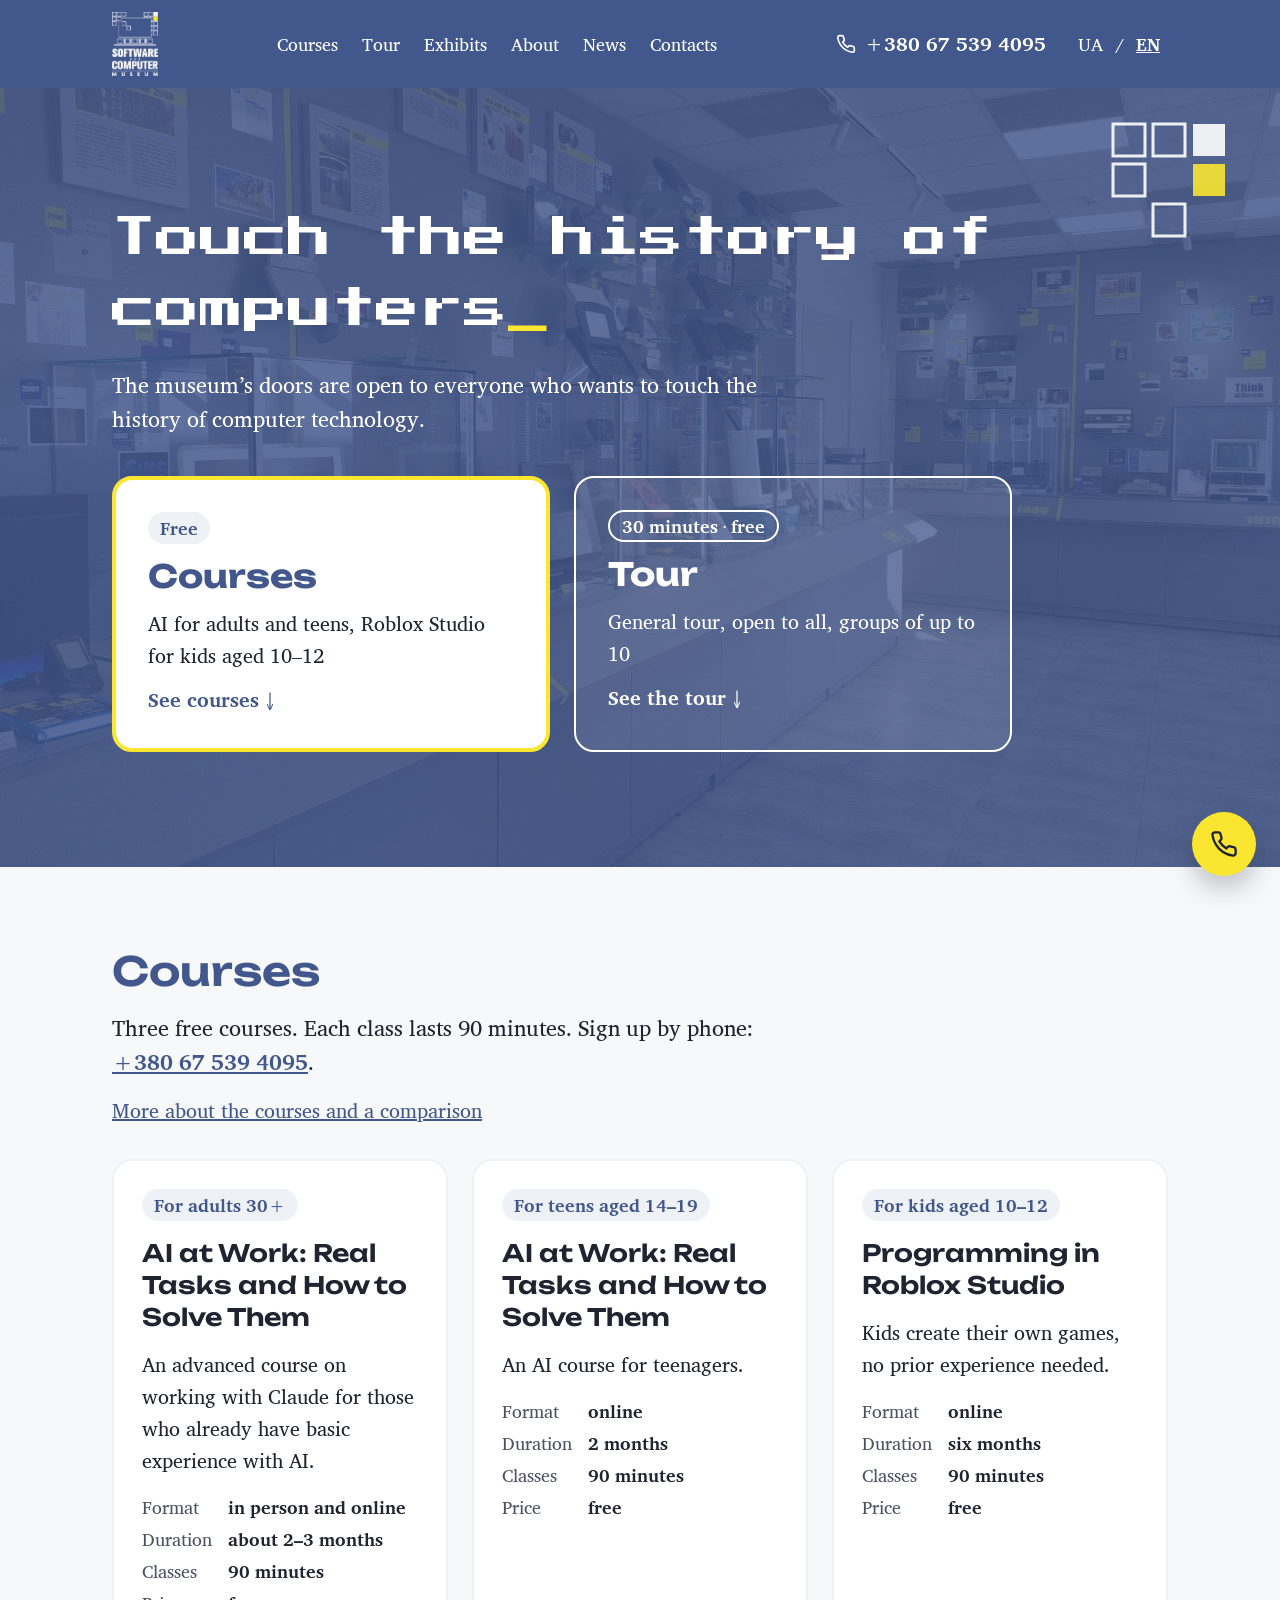
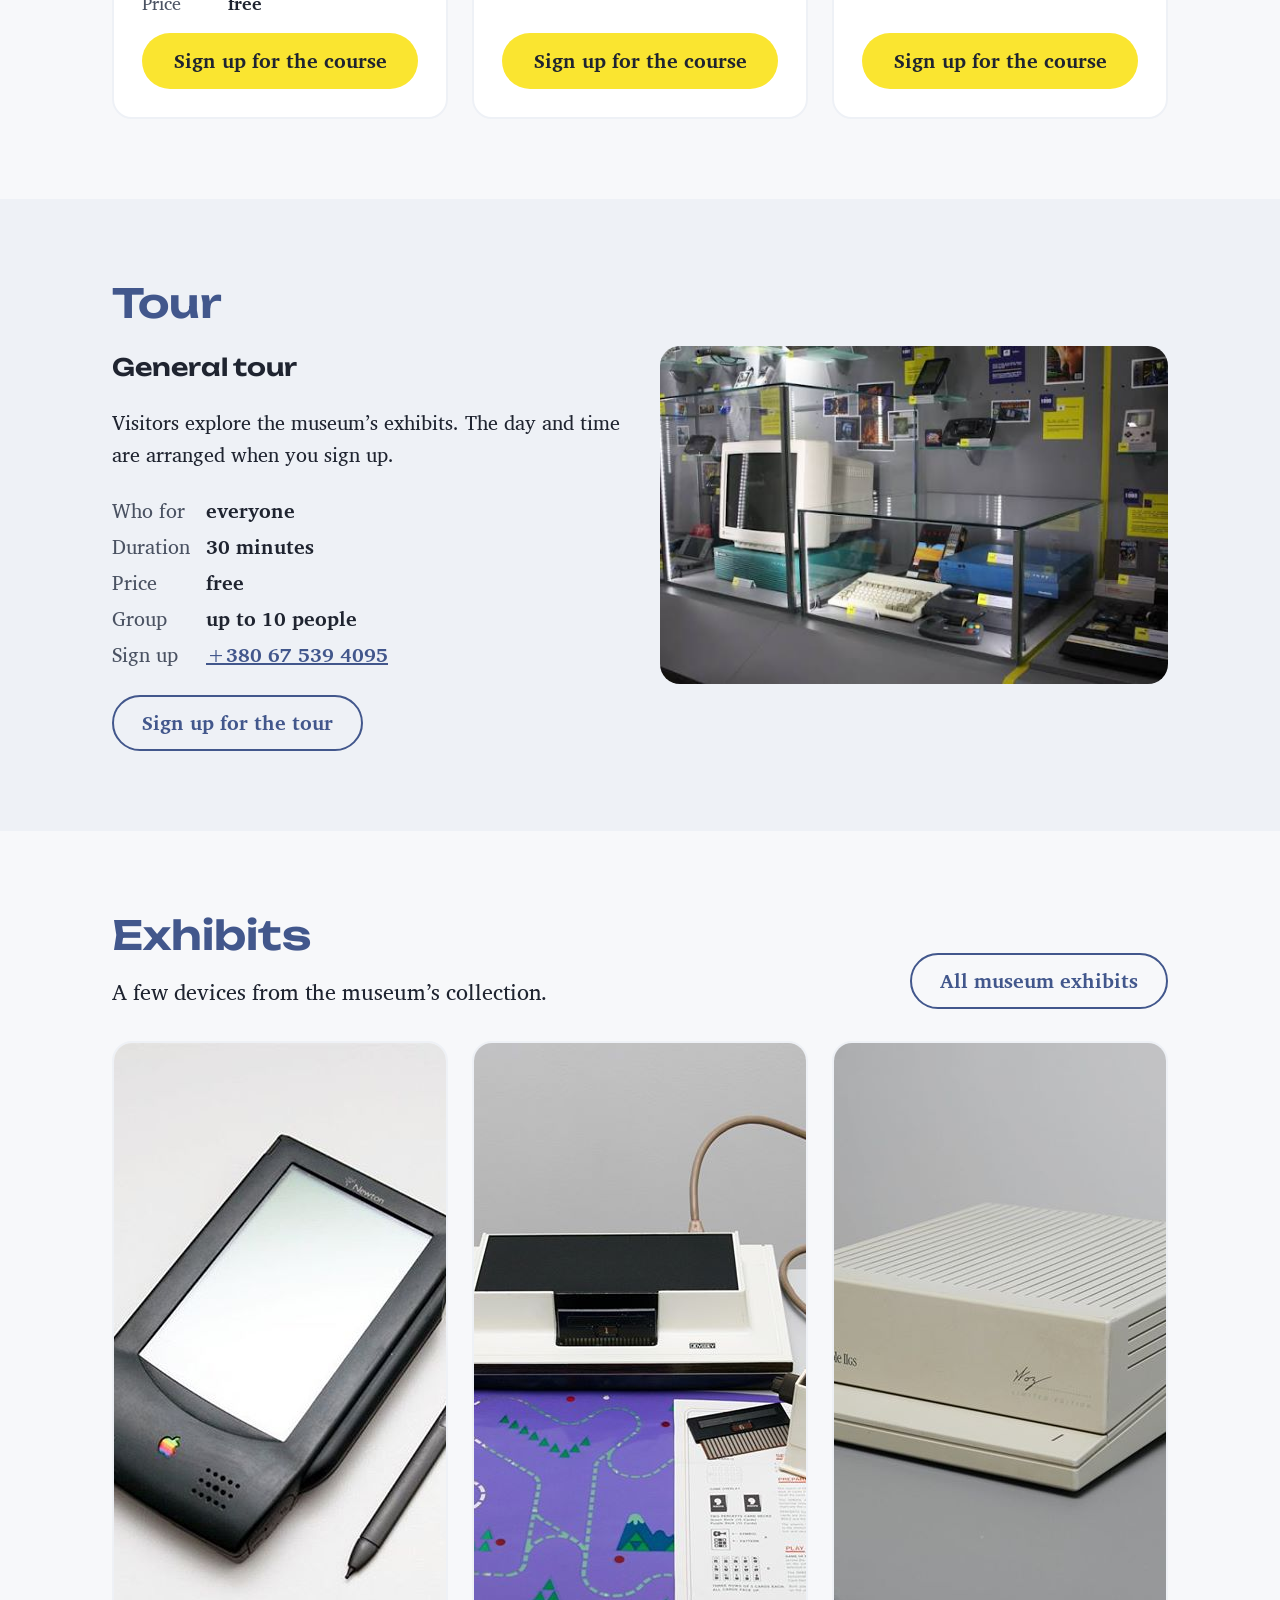
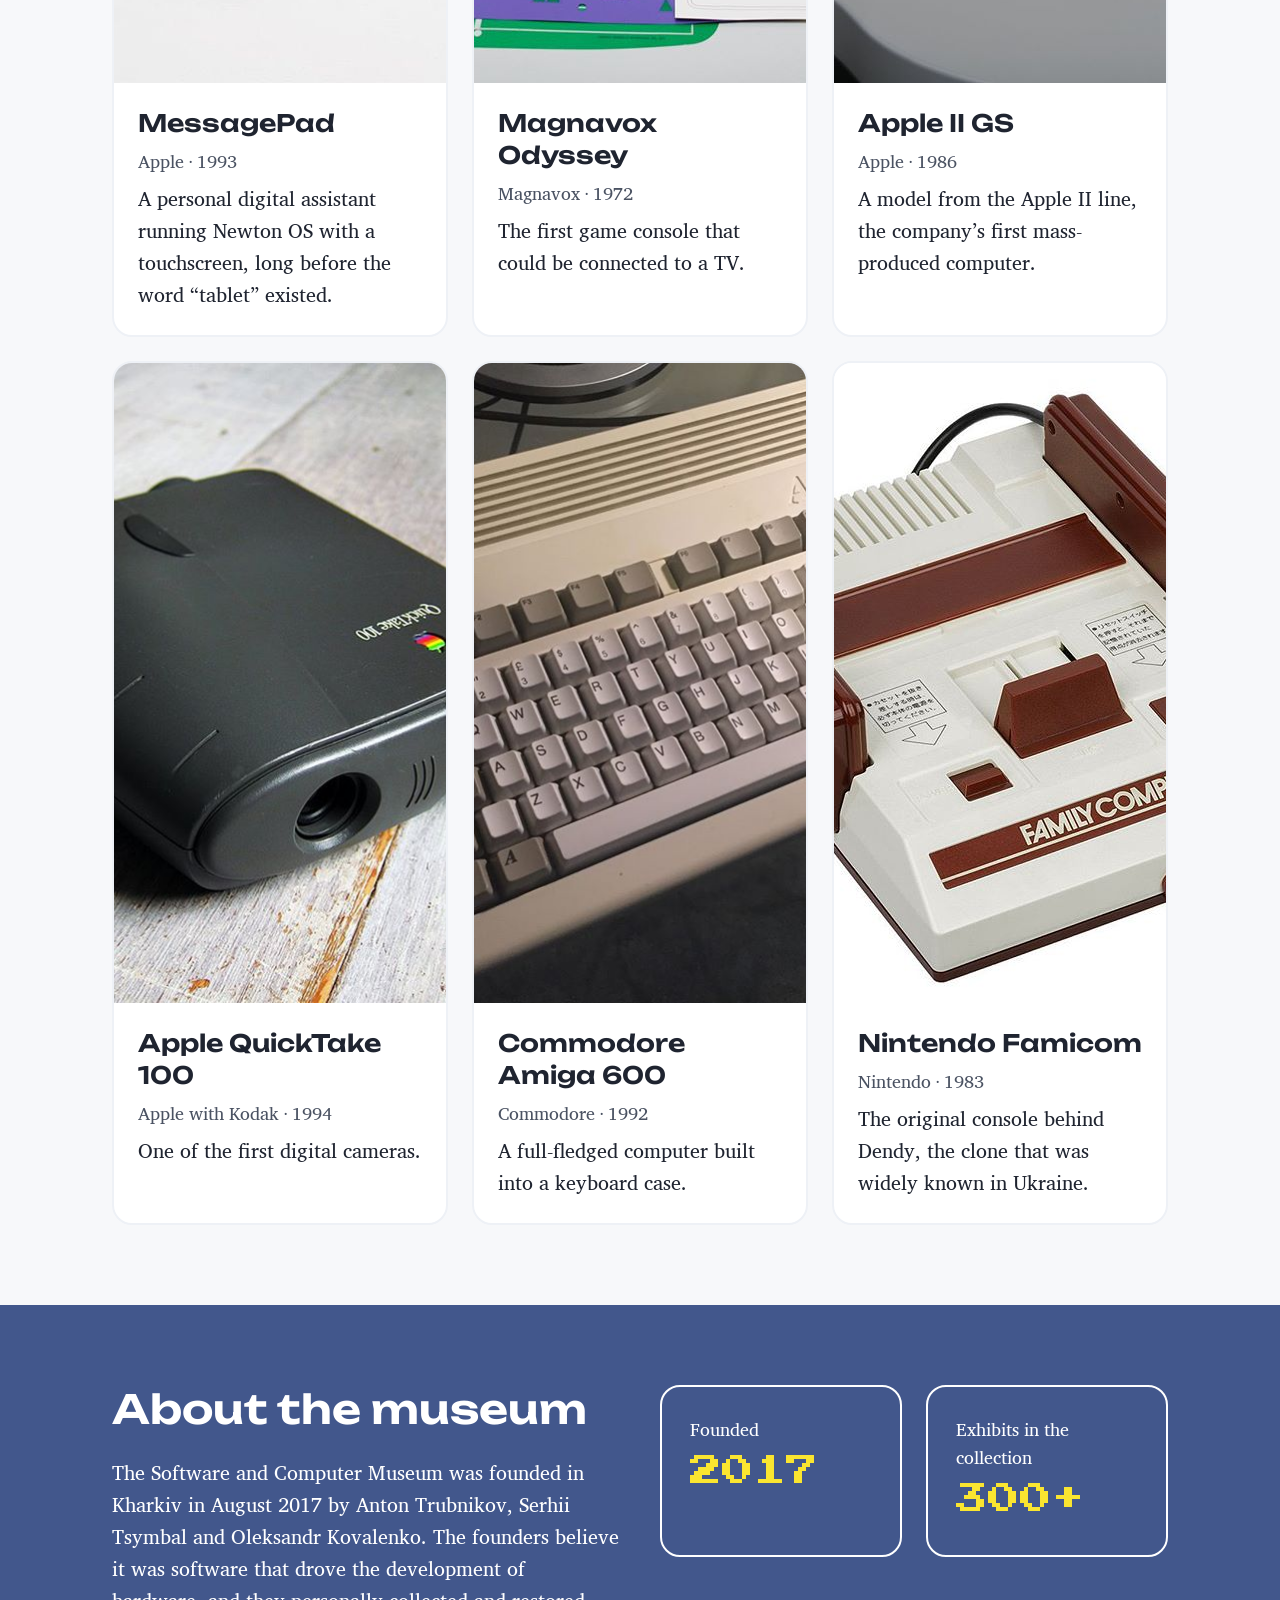
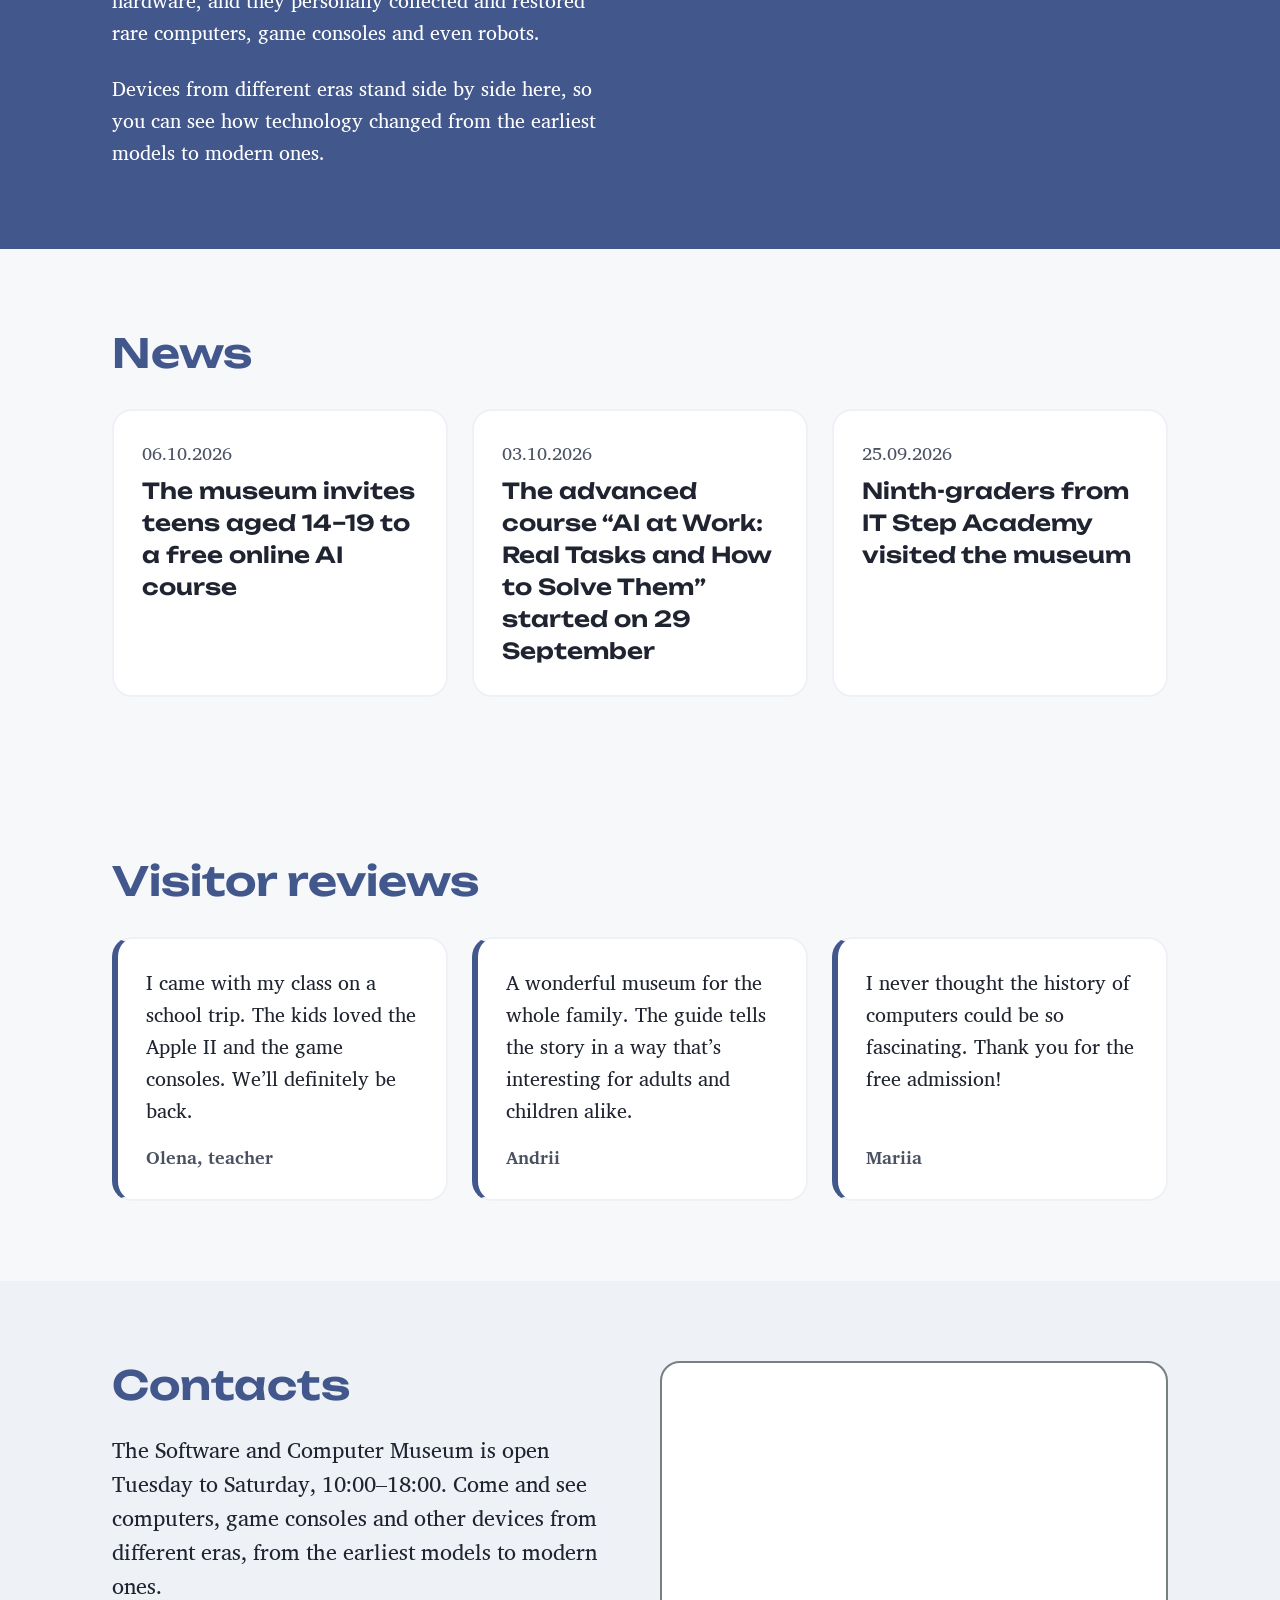
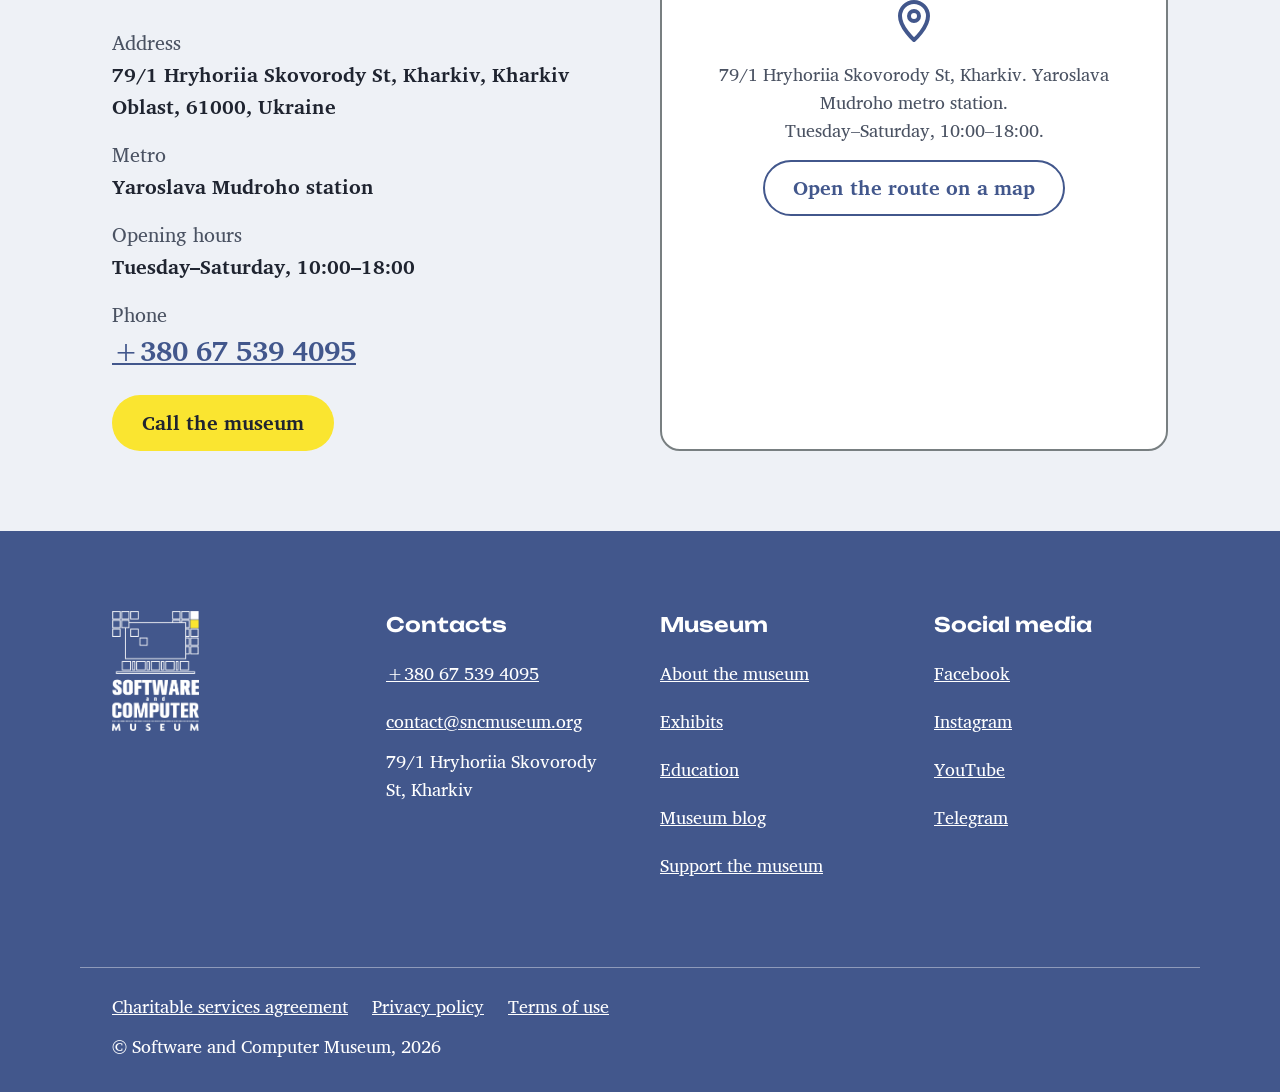
==== commit 975e7609: "Додати рядок авторського права в підвал У підвал усіх сторінок (UA та EN) додано «© Software and Com" ====
--- a/en/index.html
+++ b/en/index.html
@@ -354,6 +354,7 @@
     <a href="#" class="tap">Charitable services agreement</a>
     <a href="#" class="tap">Privacy policy</a>
     <a href="#" class="tap">Terms of use</a>
+    <span class="footer-copy">© Software and Computer Museum, 2026</span>
   </div>
 </footer>
 
--- a/css/styles.css
+++ b/css/styles.css
@@ -350,6 +350,7 @@
   font-size: 18px;
   line-height: 28px;
 }
+.footer-copy { flex-basis: 100%; }
 
 /* ---------- Сторінка курсів ---------- */
 .hero--page .hero-inner { gap: var(--space-5); padding-top: clamp(40px, 6vw, 72px); padding-bottom: clamp(48px, 7vw, 88px); }
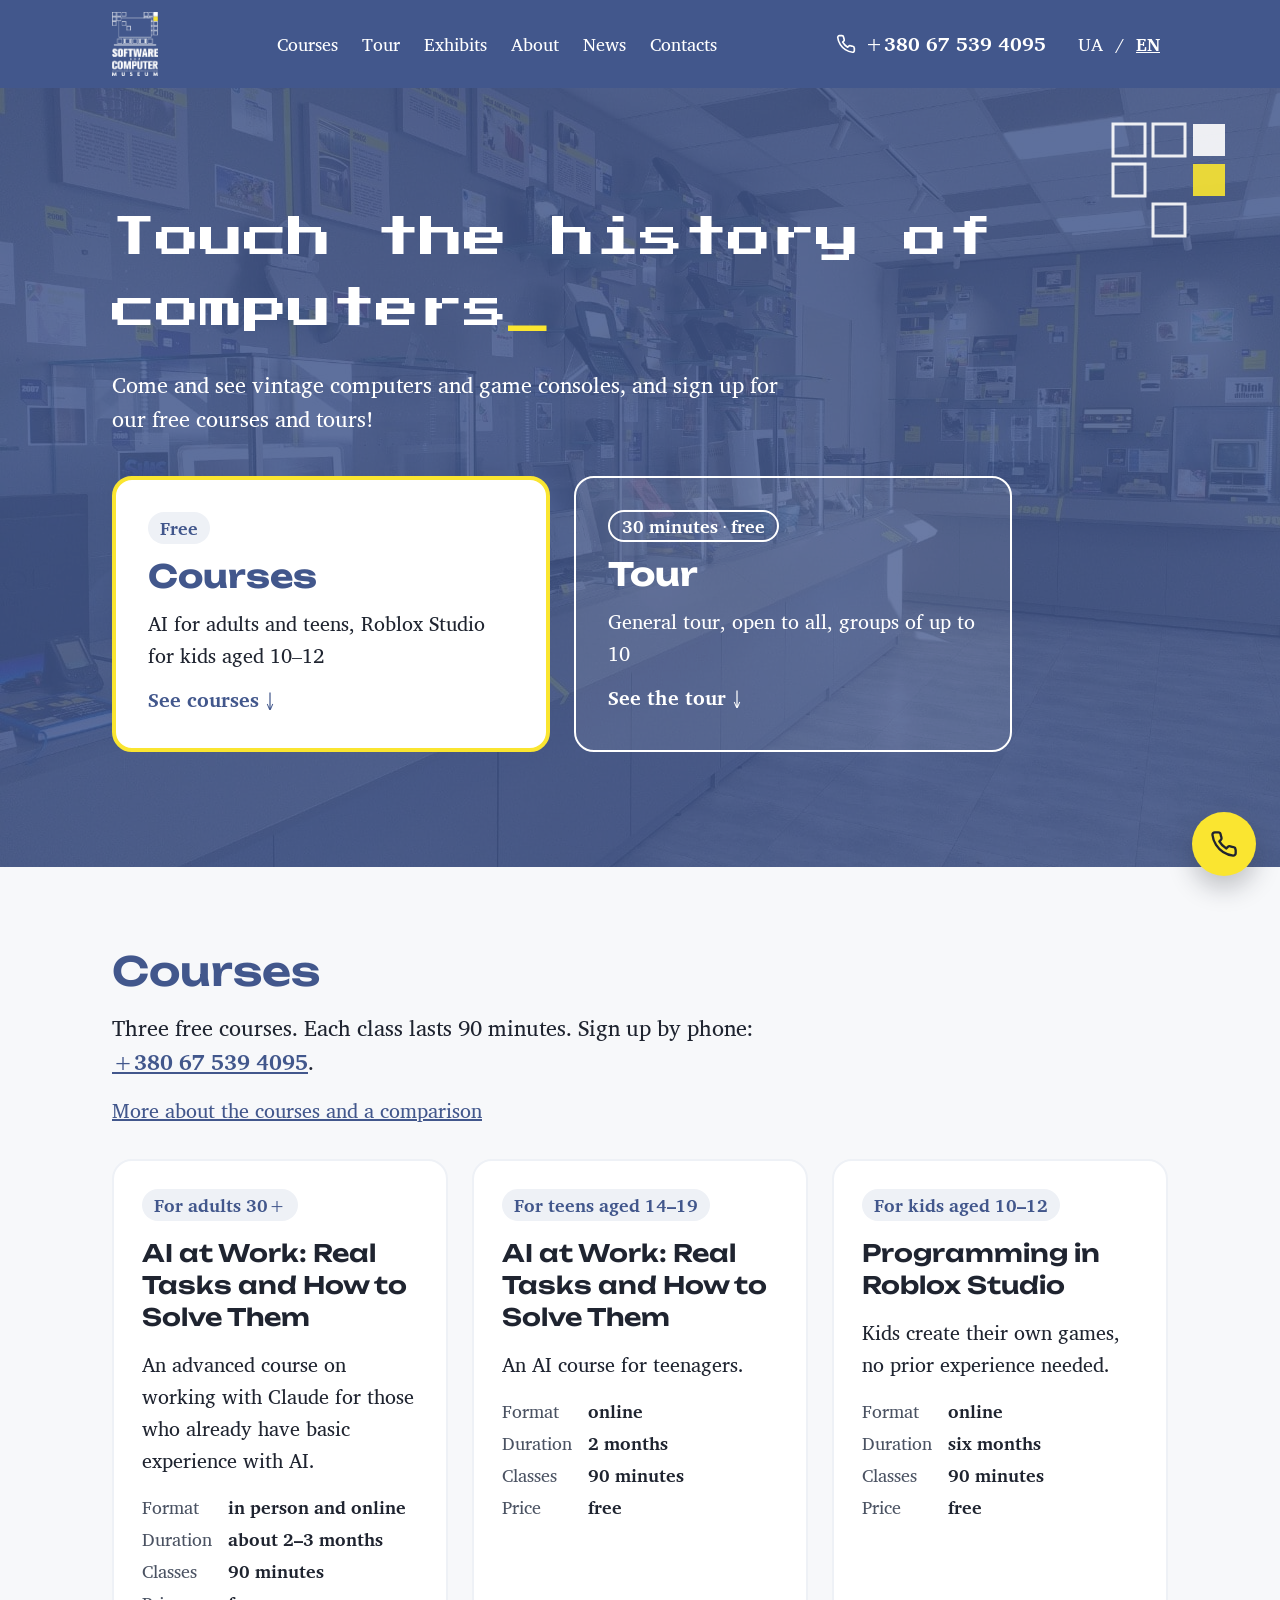
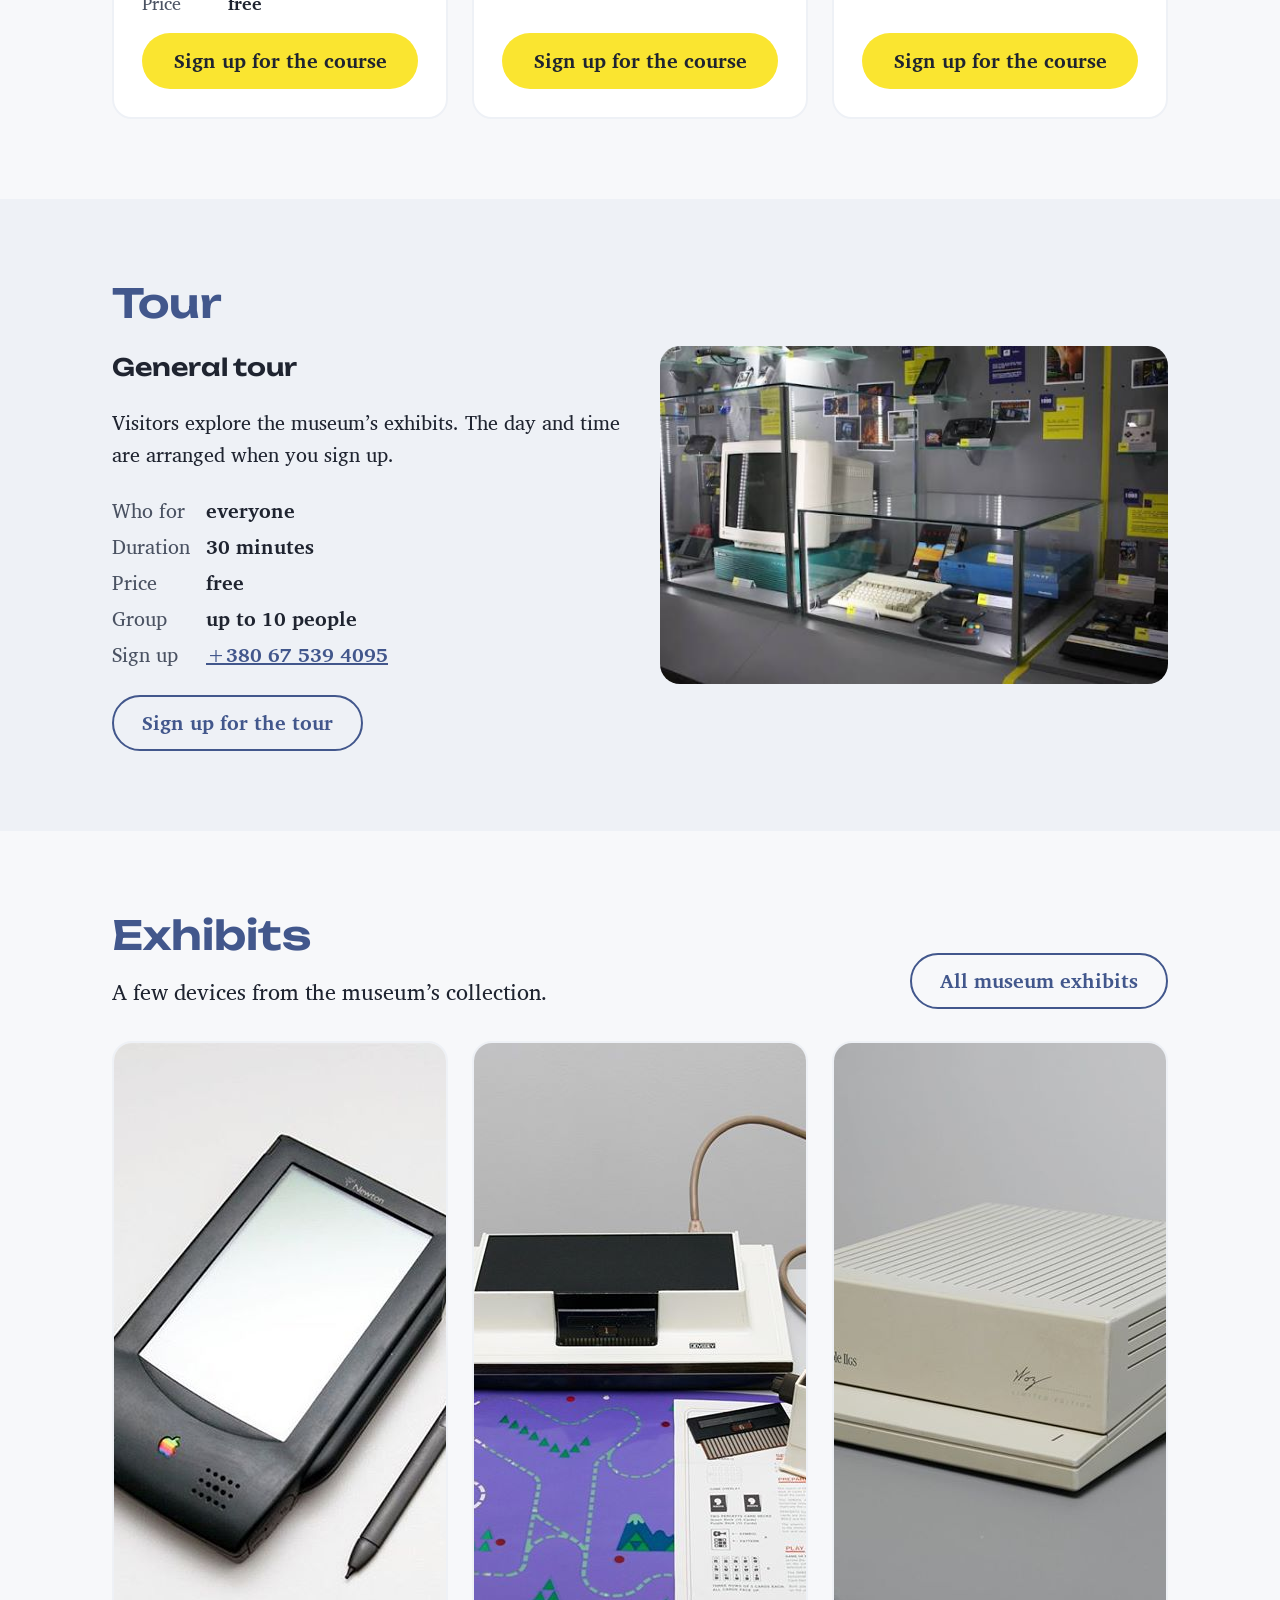
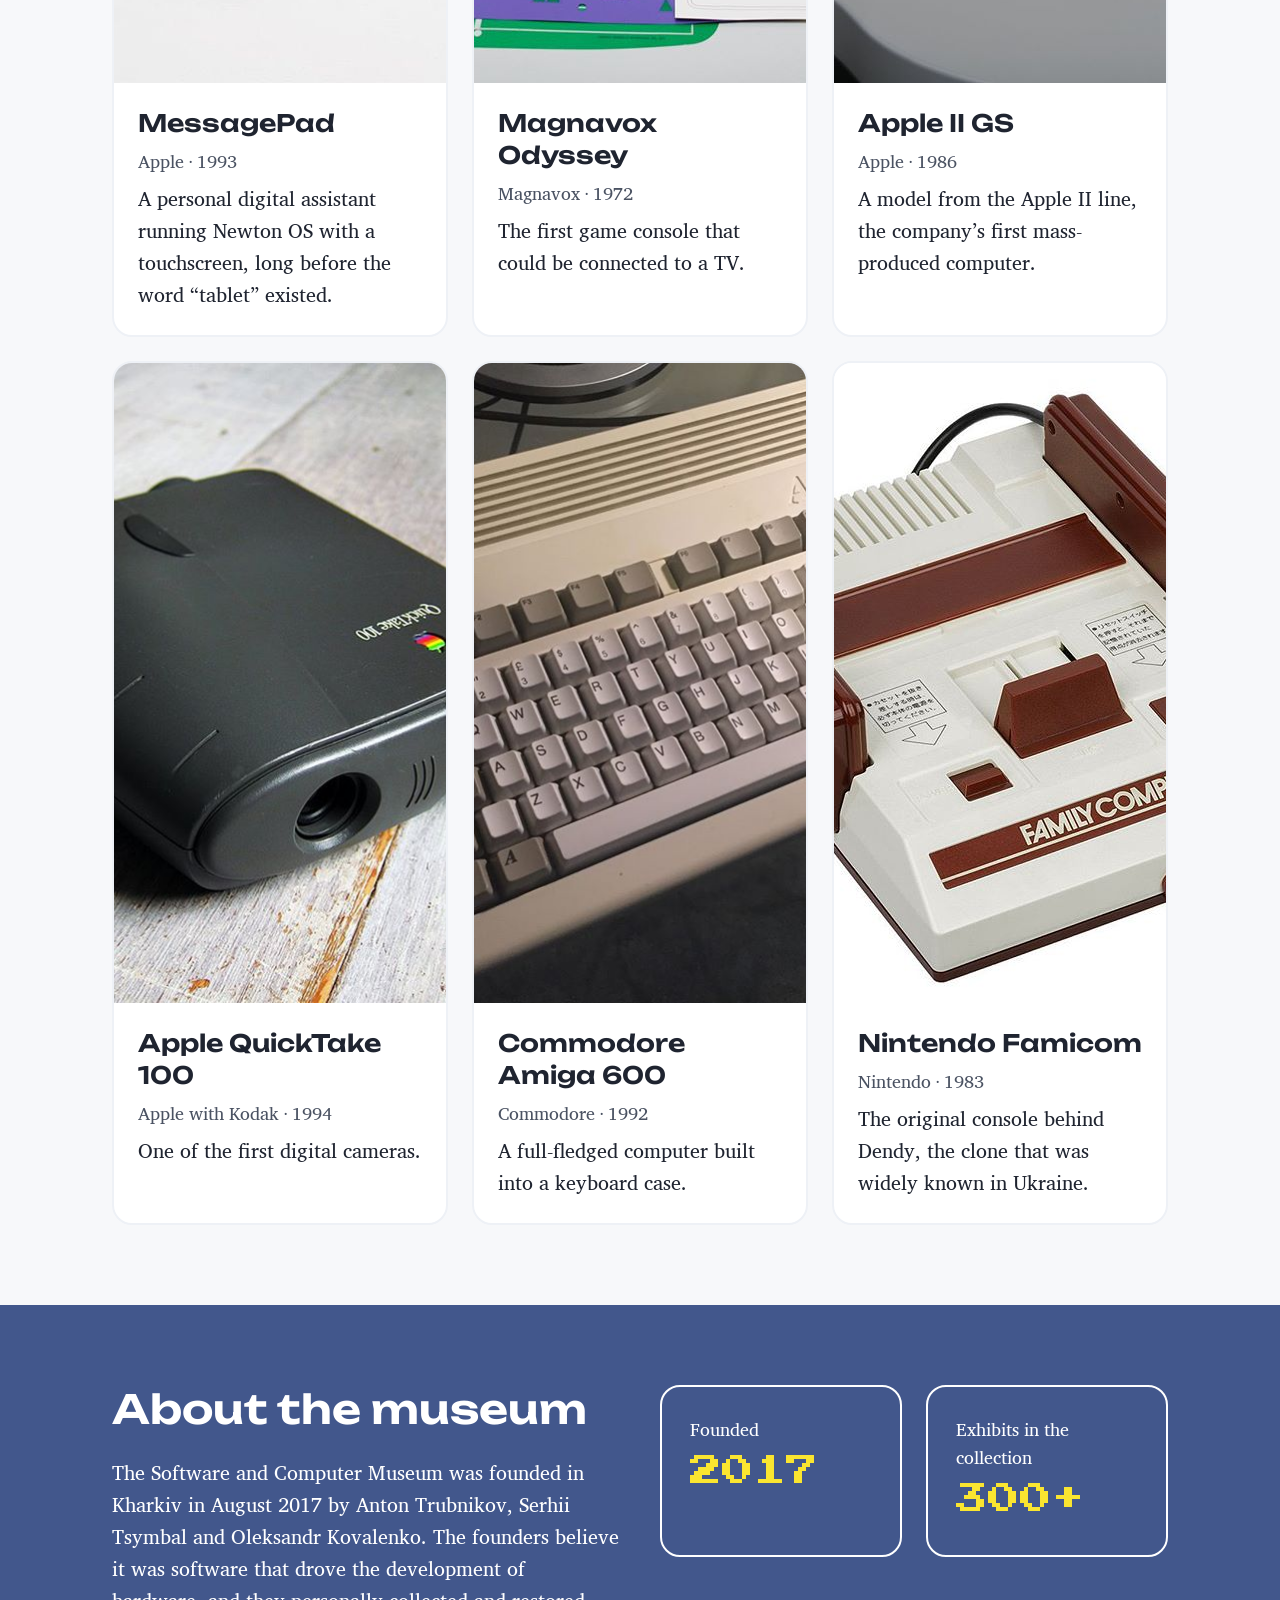
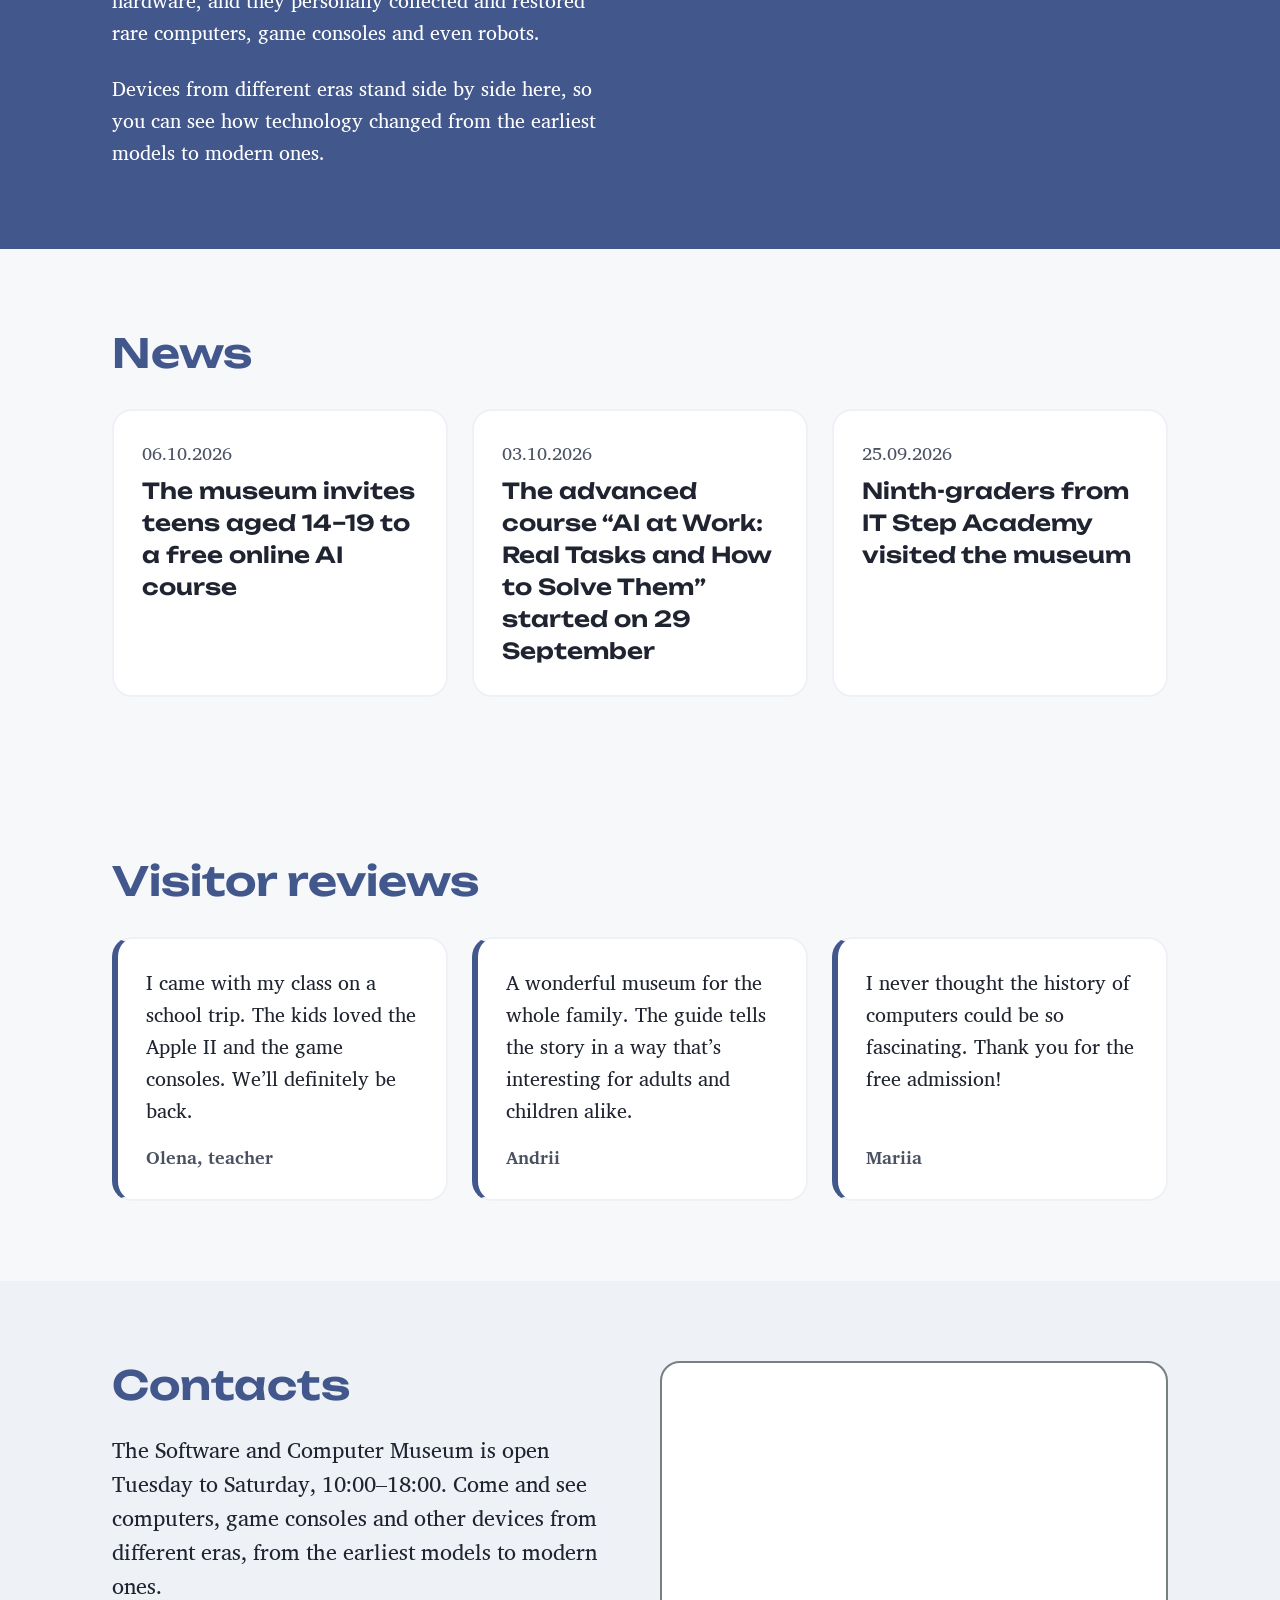
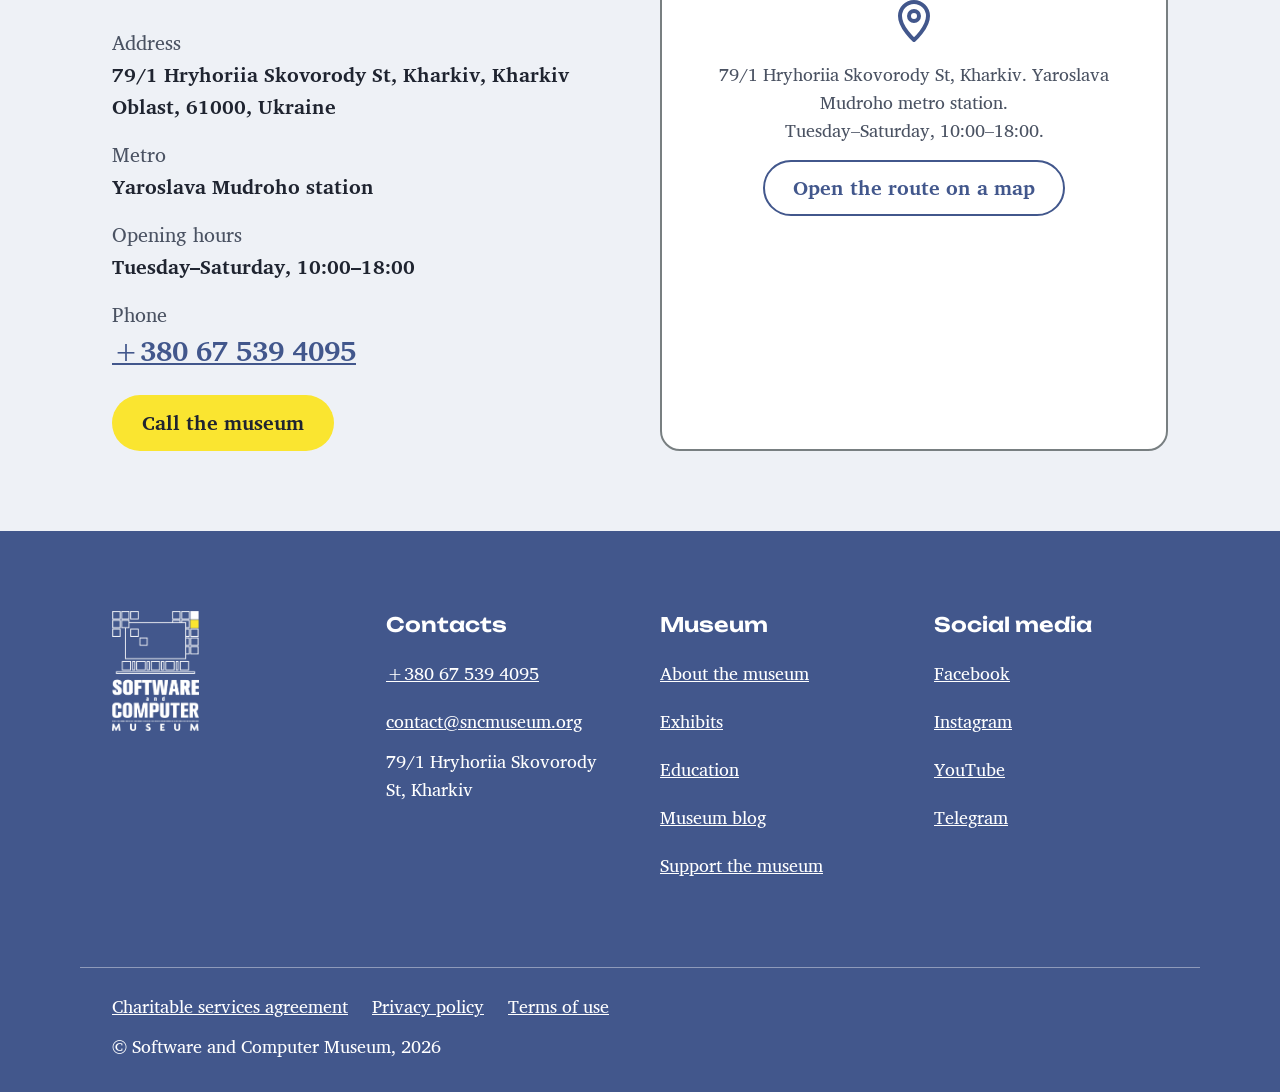
==== commit 41e5e804: "Переписати підзаголовок першого екрана на головній Новий підзаголовок коротко запрошує подивитися ст" ====
--- a/en/index.html
+++ b/en/index.html
@@ -54,7 +54,7 @@
         <span class="ghost" aria-hidden="true">Touch the history of computers_</span>
         <span class="typed" aria-hidden="true"><span class="typed-text">Touch the history of computers</span><span class="caret">_</span></span>
       </h1>
-      <p class="lead">The museum’s doors are open to everyone who wants to touch the history of computer technology.</p>
+      <p class="lead">Come and see vintage computers and game consoles, and sign up for our free courses and tours!</p>
     </div>
     <div class="hero-cards">
       <a href="#courses" class="hero-card hero-card--main lift">
@@ -360,5 +360,7 @@
 
 <a href="tel:+380675394095" class="call" aria-label="Call the museum: +380 67 539 4095"><svg width="28" height="28" viewBox="0 0 24 24" fill="none" stroke="currentColor" stroke-width="2" stroke-linecap="round" stroke-linejoin="round" aria-hidden="true"><path d="M22 16.9v3a2 2 0 0 1-2.2 2 19.8 19.8 0 0 1-8.6-3.1 19.5 19.5 0 0 1-6-6A19.8 19.8 0 0 1 2.1 4.2 2 2 0 0 1 4.1 2h3a2 2 0 0 1 2 1.7c.1.9.4 1.8.7 2.7a2 2 0 0 1-.5 2.1L8 9.8a16 16 0 0 0 6 6l1.3-1.3a2 2 0 0 1 2.1-.5c.9.3 1.8.6 2.7.7a2 2 0 0 1 1.7 2z"/></svg></a>
 
+<button type="button" class="to-top" aria-label="Back to top" title="Back to top" hidden><svg width="28" height="28" viewBox="0 0 24 24" fill="none" stroke="currentColor" stroke-width="2" stroke-linecap="round" stroke-linejoin="round" aria-hidden="true"><path d="M12 19V5"/><path d="M5 12l7-7 7 7"/></svg></button>
+
 </body>
 </html>
--- a/css/styles.css
+++ b/css/styles.css
@@ -152,6 +152,34 @@
 }
 .call:hover { background: var(--accent-hover); color: var(--on-accent); }
 
+/* Кнопка «Нагору»: ліворуч від кнопки дзвінка, по центру її висоти.
+   Колір #0433B2 і жовта стрілка обрані окремо, їх немає в tokens.css. */
+.to-top {
+  position: fixed;
+  right: calc(var(--space-4) + var(--call-button) + var(--space-3));
+  bottom: calc(var(--space-4) + (var(--call-button) - var(--control-height)) / 2);
+  z-index: 20;
+  display: inline-flex;
+  align-items: center;
+  justify-content: center;
+  width: var(--control-height);
+  height: var(--control-height);
+  padding: 0;
+  border: 2px solid var(--on-color);
+  border-radius: 50%;
+  background: #0433b2;
+  color: var(--accent);
+  box-shadow: 0 12px 24px rgba(31, 36, 48, 0.25);
+  cursor: pointer;
+  transition: background-color 120ms ease, transform 80ms ease;
+}
+.to-top[hidden] { display: none; }
+.to-top:hover { background: var(--ink); color: var(--accent); }
+.to-top:active { box-shadow: var(--shadow-pressed); transform: translateY(1px); }
+.to-top:focus-visible { outline-color: var(--primary); outline-offset: 3px; }
+/* main отримує фокус після «Нагору»; рамка навколо всієї сторінки не потрібна */
+main:focus { outline: none; }
+
 /* ---------- Картки ---------- */
 .card {
   display: flex;
@@ -496,6 +524,10 @@
   .hero-card { padding: var(--space-4); }
   .card { padding: var(--space-4); }
   .call { right: var(--space-3); bottom: var(--space-3); }
+  .to-top {
+    right: calc(var(--space-3) + var(--call-button) + var(--space-3));
+    bottom: calc(var(--space-3) + (var(--call-button) - var(--control-height)) / 2);
+  }
   /* щоб кругла кнопка не закривала останні посилання підвалу */
   .site-footer { padding-bottom: calc(var(--call-button) + var(--space-3)); }
 }
@@ -505,6 +537,7 @@
   html { scroll-behavior: auto; }
   .lift, .lift:hover { transition: none; transform: none; }
   .caret { animation: none; }
-  .btn { transition: none; }
+  .btn, .to-top { transition: none; }
+  .to-top:active { transform: none; }
   .btn-primary:active { transform: none; }
 }
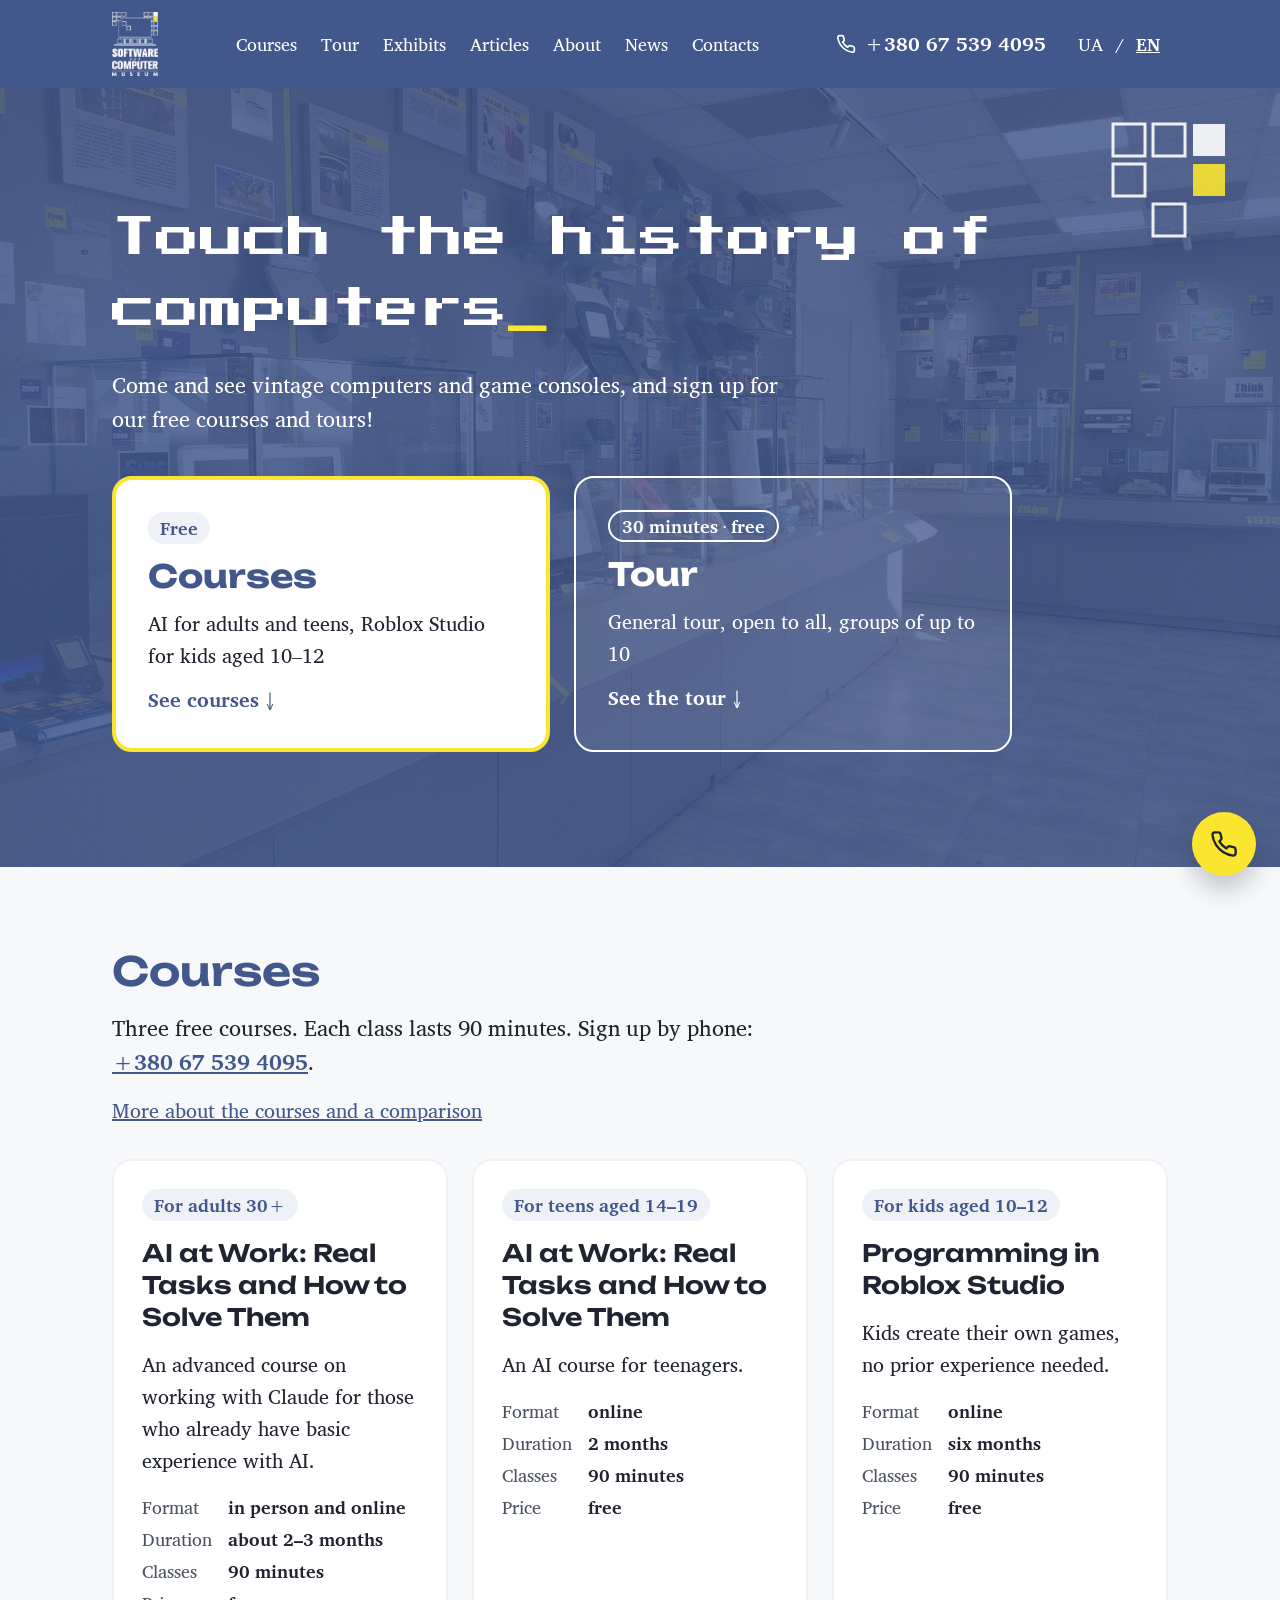
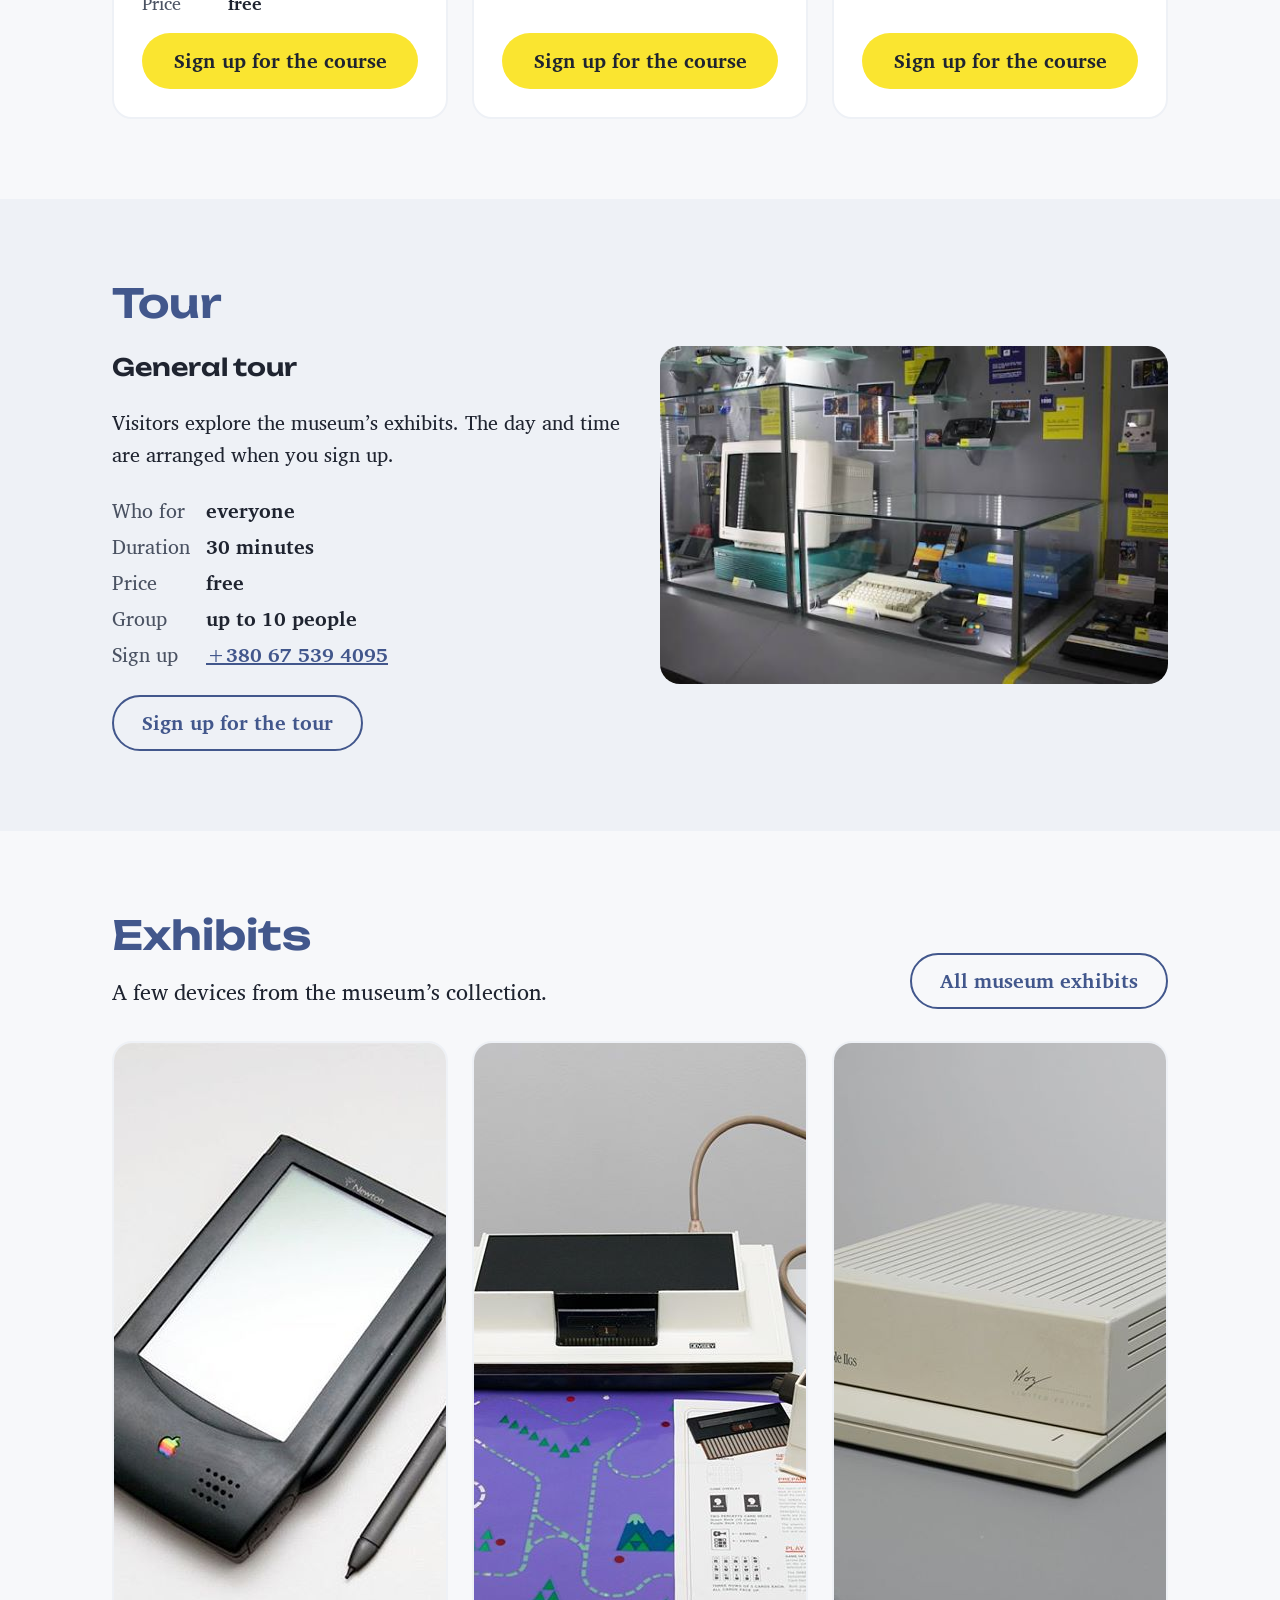
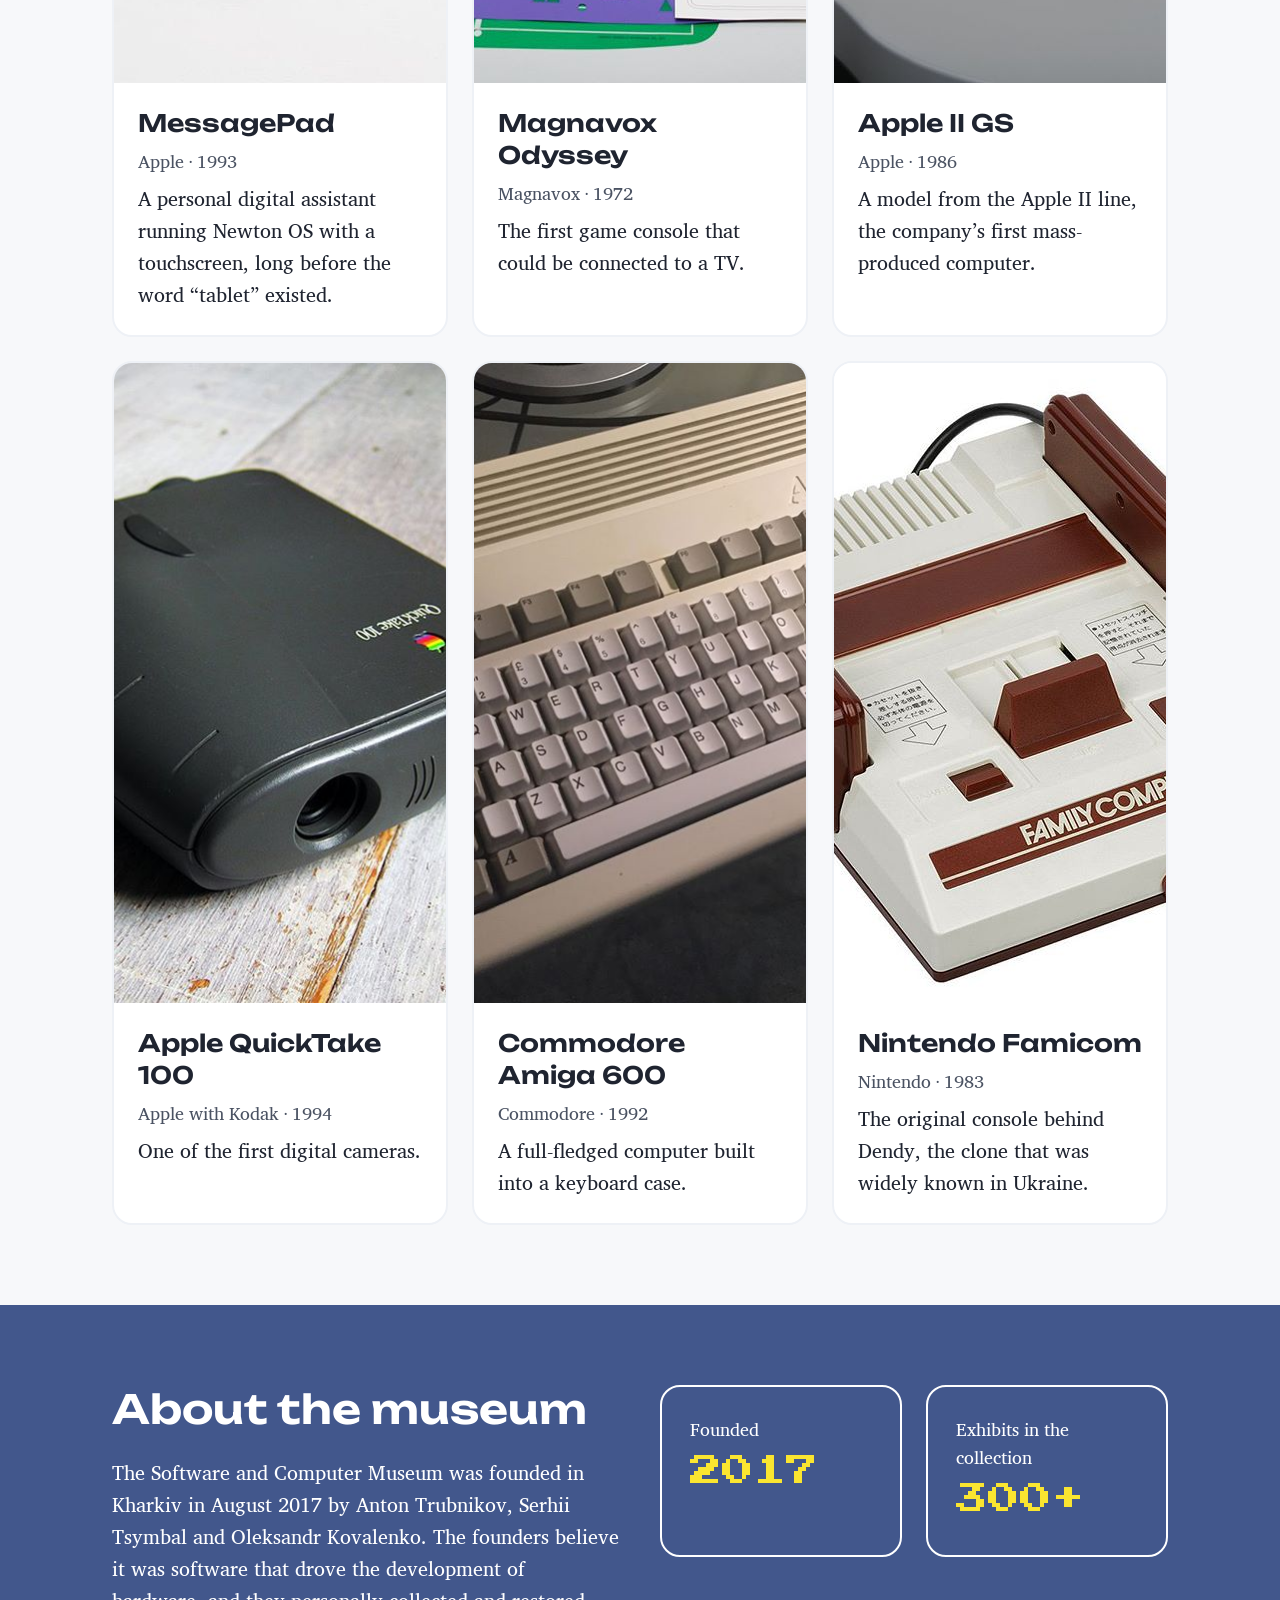
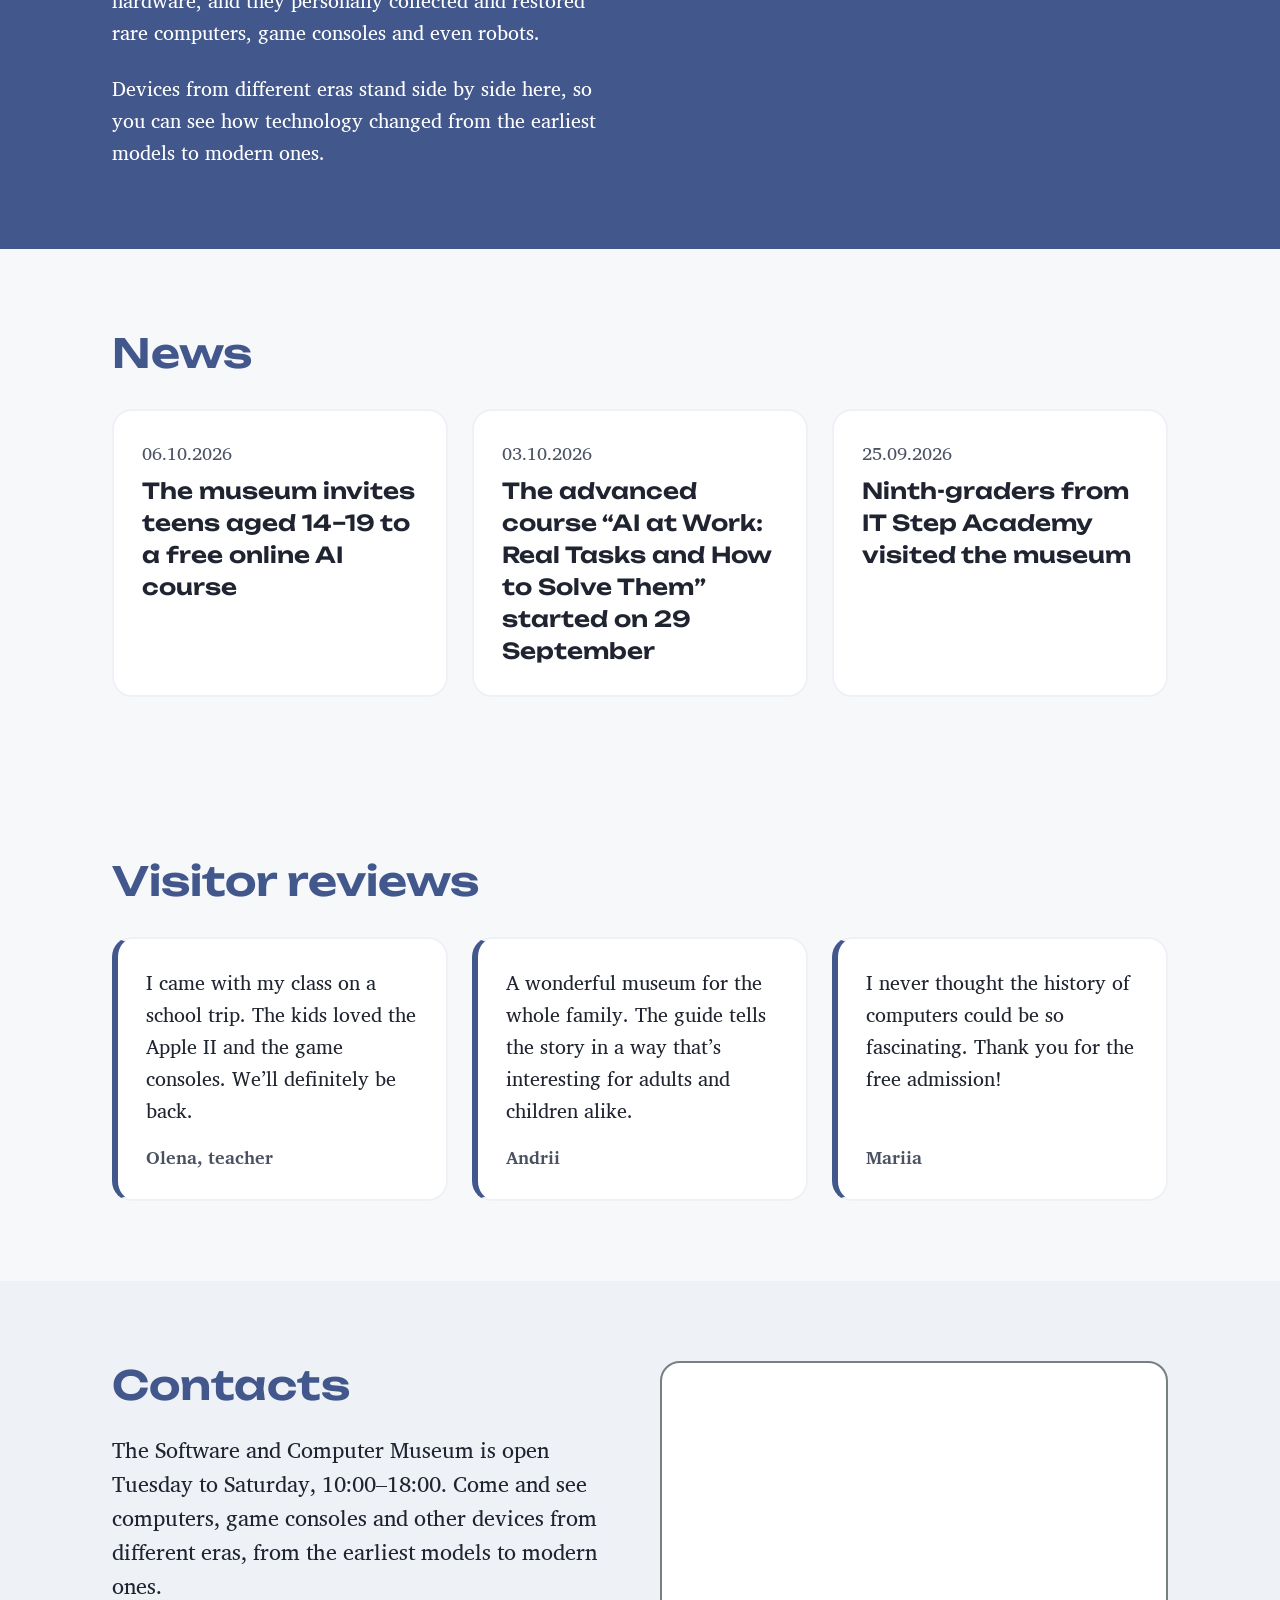
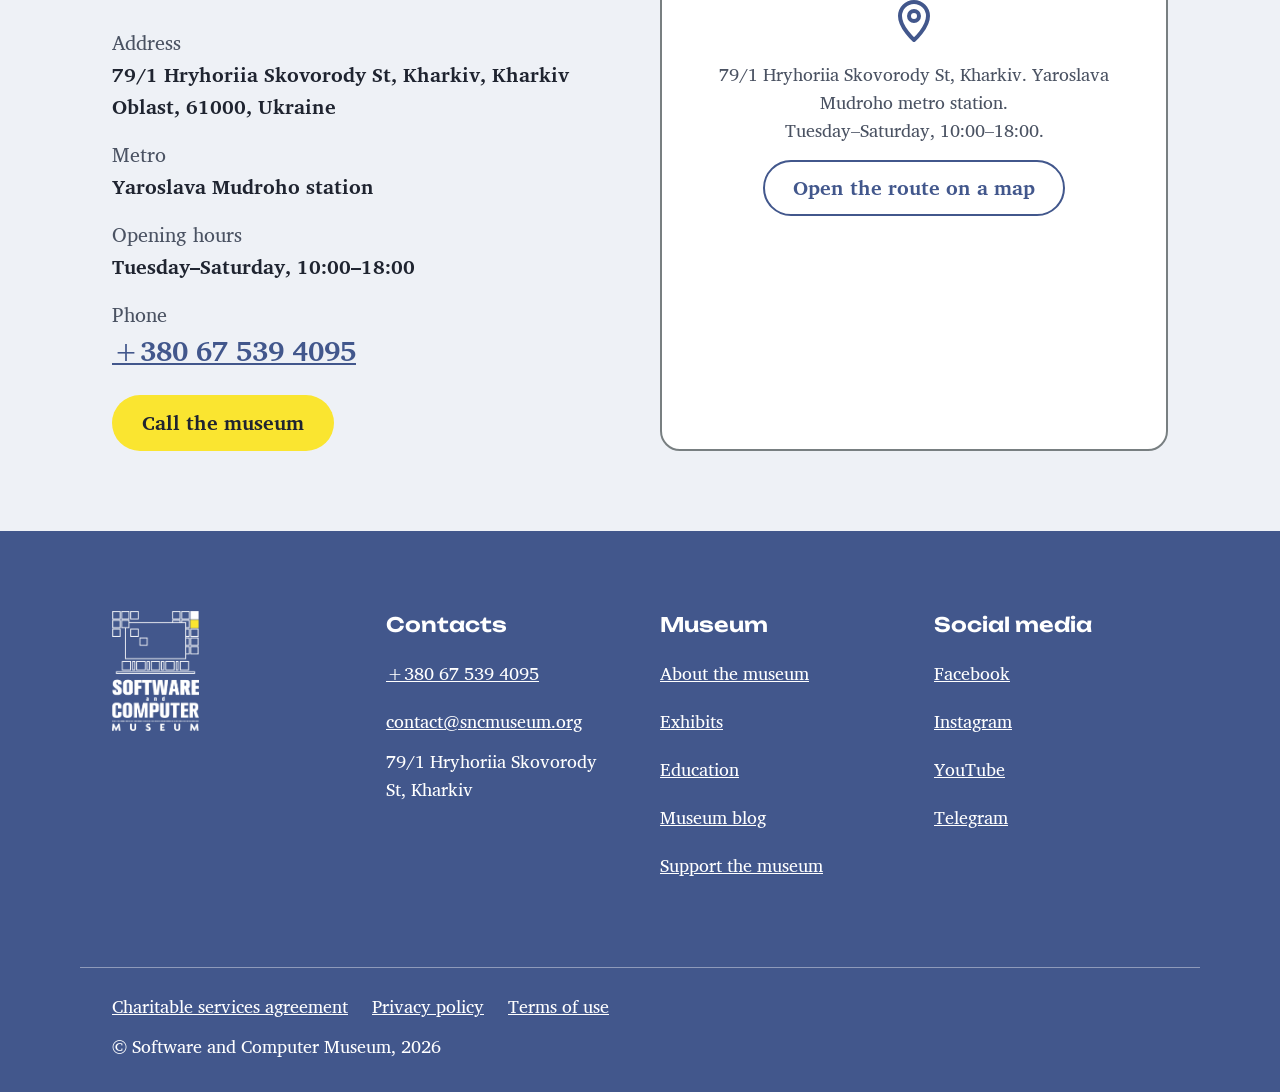
==== commit ae364866: "Додати розділ «Статті» на сайт - Сторінка статті «Три українські „Спектруми“» (article-01-tri-spectr" ====
--- a/en/index.html
+++ b/en/index.html
@@ -25,6 +25,8 @@
       <a href="#courses">Courses</a>
       <a href="#tour">Tour</a>
       <a href="#exhibits">Exhibits</a>
+      <!-- Статті поки є лише українською -->
+      <a href="../articles.html" hreflang="uk">Articles</a>
       <a href="#about">About</a>
       <a href="#news">News</a>
       <a href="#contacts">Contacts</a>
--- a/css/styles.css
+++ b/css/styles.css
@@ -484,6 +484,30 @@
 .signup-phone:hover { text-decoration: underline; }
 .signup-aside { padding: var(--space-5); border: 2px solid var(--on-color); border-radius: var(--radius-lg); }
 
+/* ---------- Статті ---------- */
+/* Заголовок статті довгий, тому не піксельним шрифтом і без друку по літерах */
+.article-title {
+  max-width: 900px;
+  font-family: var(--font-display);
+  font-weight: 700;
+  font-size: clamp(28px, 4vw, 44px);
+  line-height: 1.25;
+  color: var(--on-color);
+}
+.article-card { gap: var(--space-3); }
+.article-card .h3 { color: var(--primary); }
+.article-card .h3 a { color: inherit; text-decoration: none; }
+.article-card .h3 a:hover { text-decoration: underline; }
+.article-card-more { margin-top: auto; font-weight: 700; }
+
+.prose { display: flex; flex-direction: column; gap: var(--space-4); max-width: var(--text-width); }
+.prose h2 { margin-top: var(--space-5); font-size: clamp(24px, 2.6vw, 30px); line-height: 1.3; font-weight: 600; color: var(--primary); }
+.prose h2:first-child { margin-top: 0; }
+.prose ul { padding-left: var(--space-4); }
+.prose li + li { margin-top: var(--space-2); }
+.prose .lead { font-size: 22px; line-height: 34px; }
+.prose-note { padding: var(--space-4); border-left: 6px solid var(--primary); border-radius: var(--radius-md); background: var(--surface-alt); }
+
 @media (max-width: 760px) {
   .course { grid-template-columns: 1fr; }
   .course-side { flex-direction: row; flex-wrap: wrap; align-items: center; justify-content: space-between; }
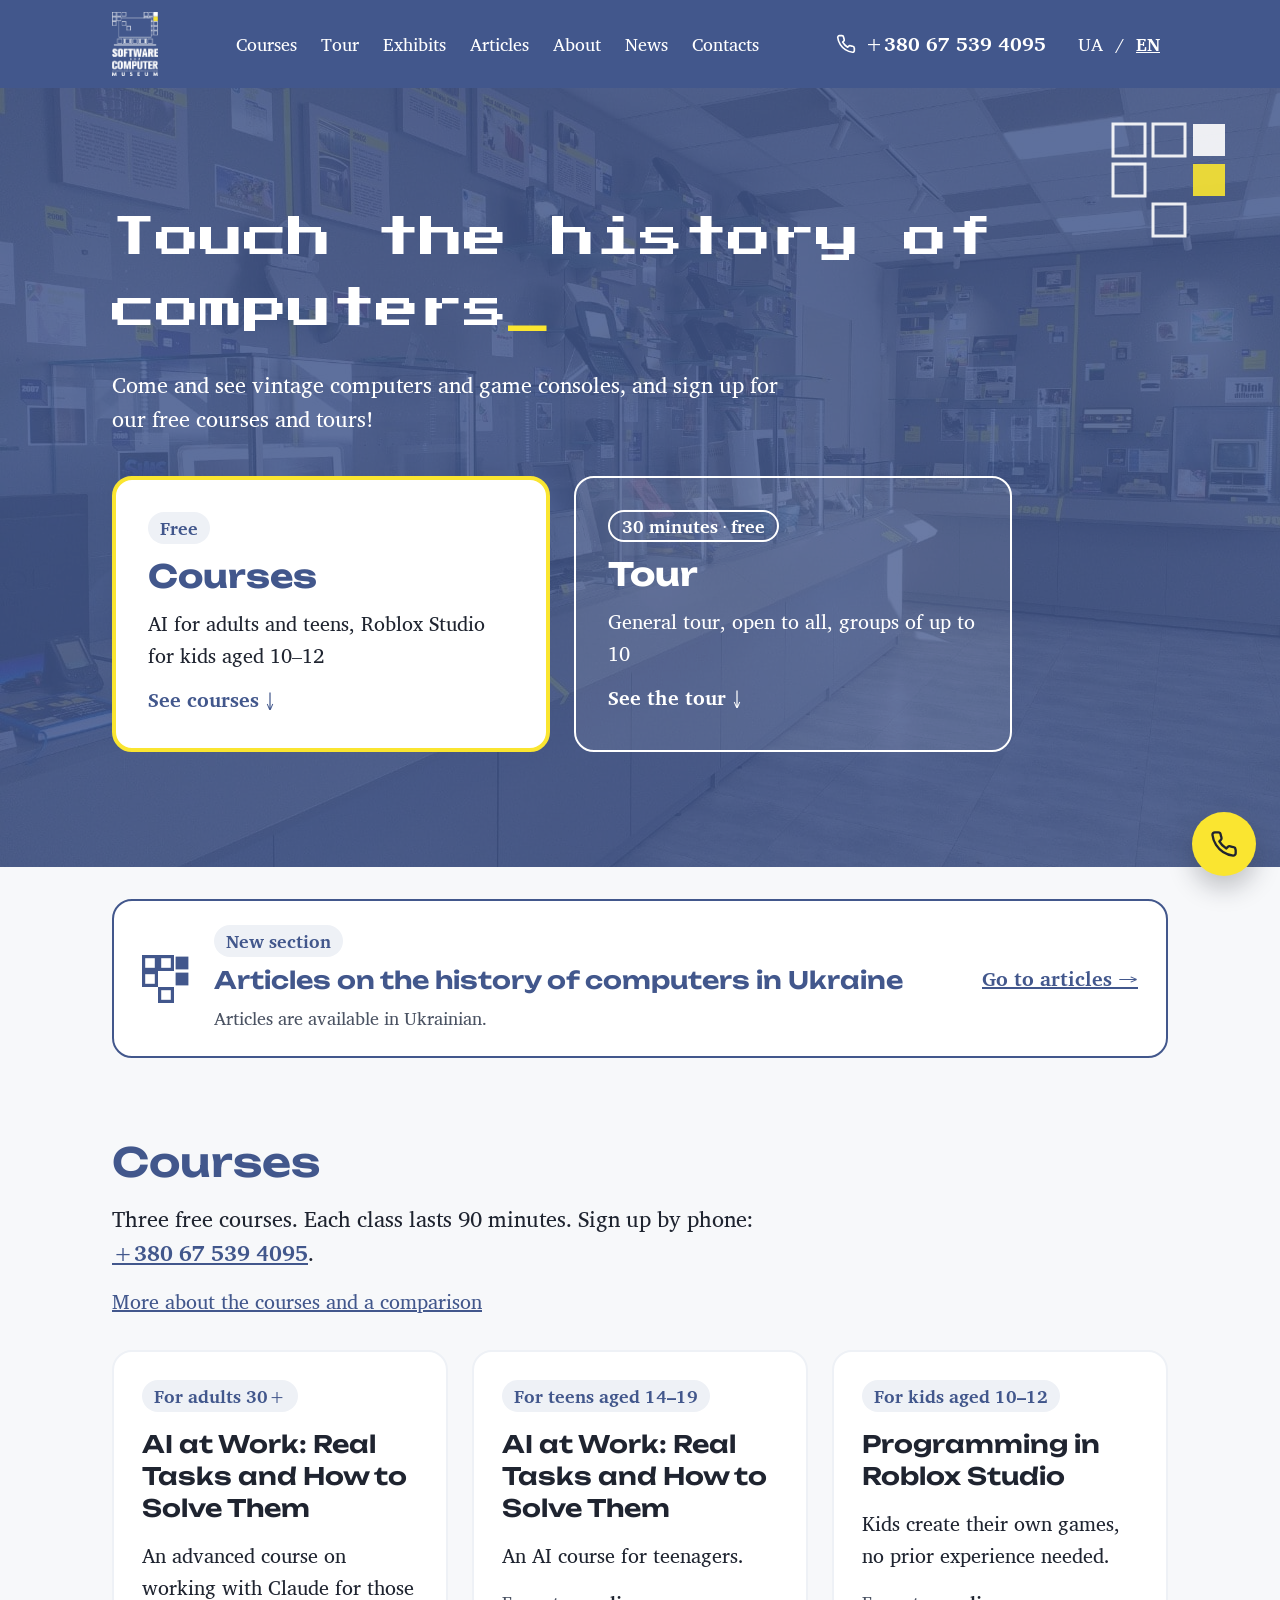
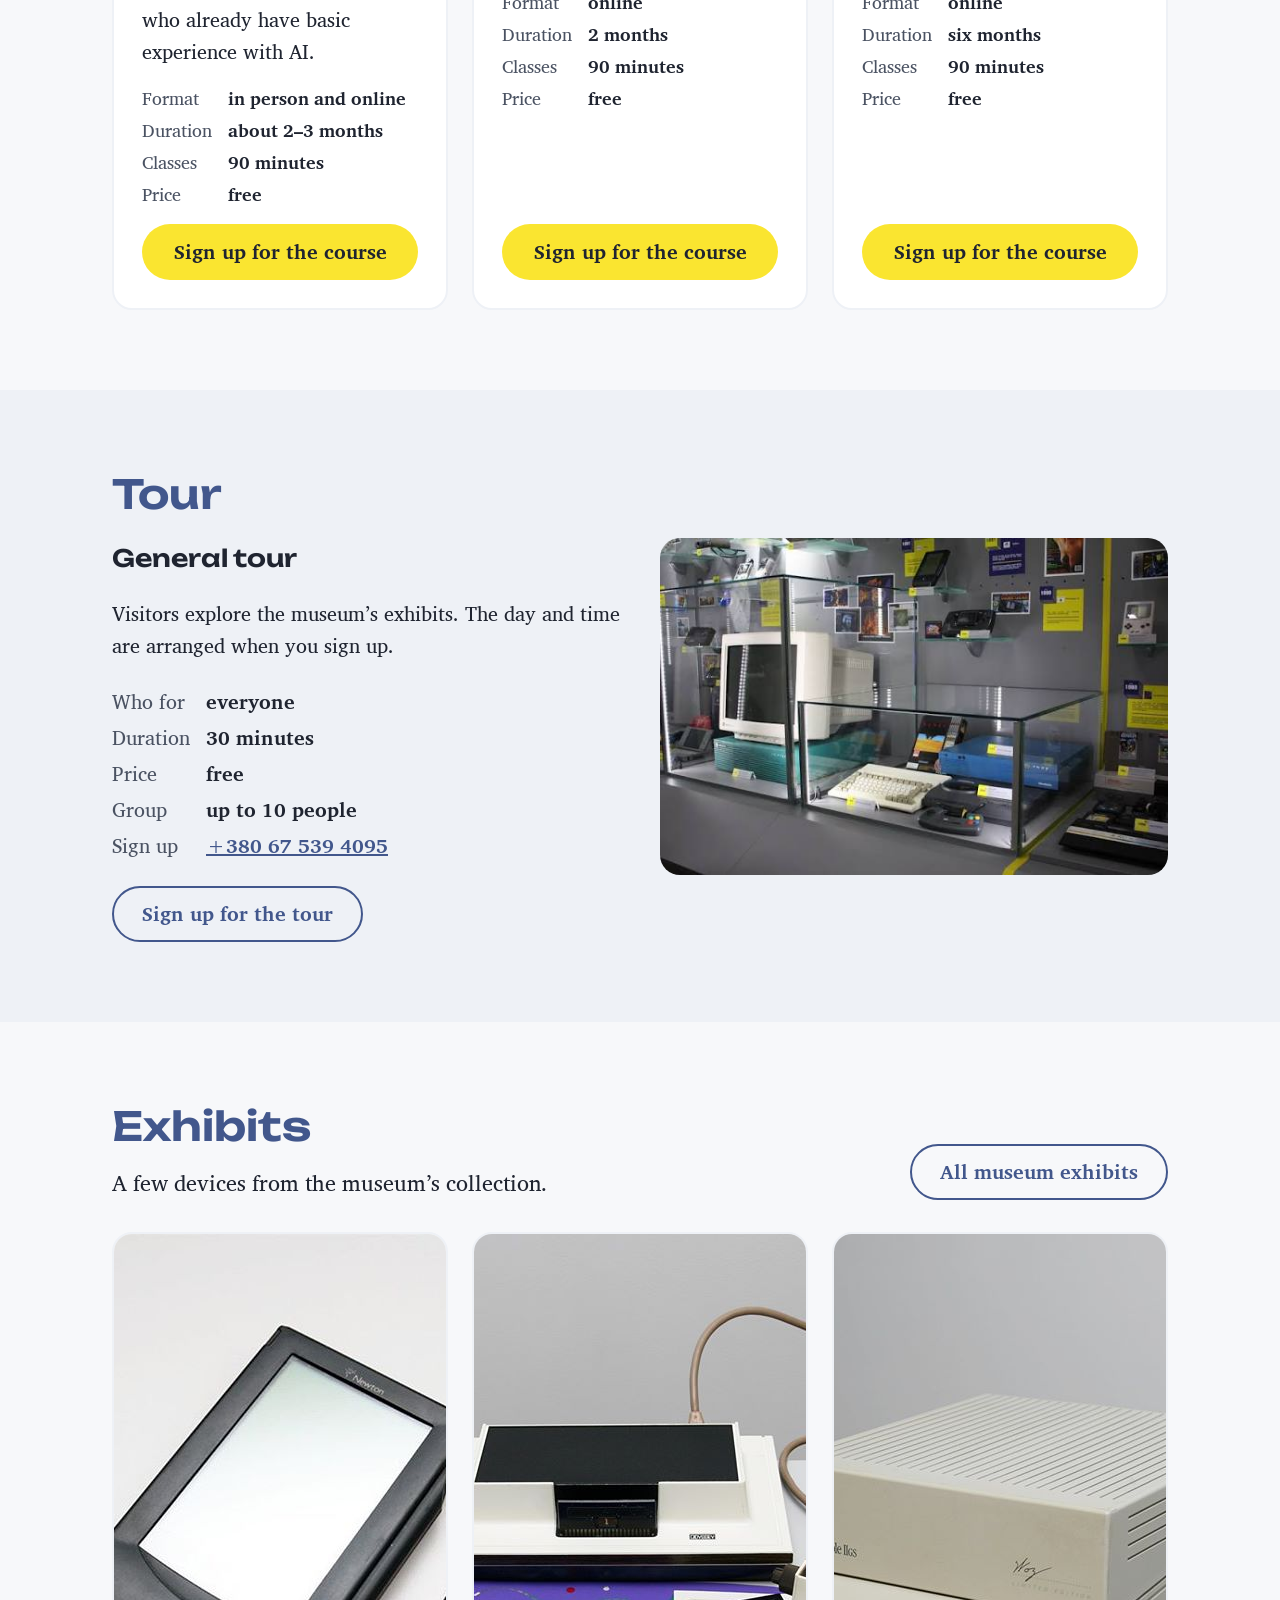
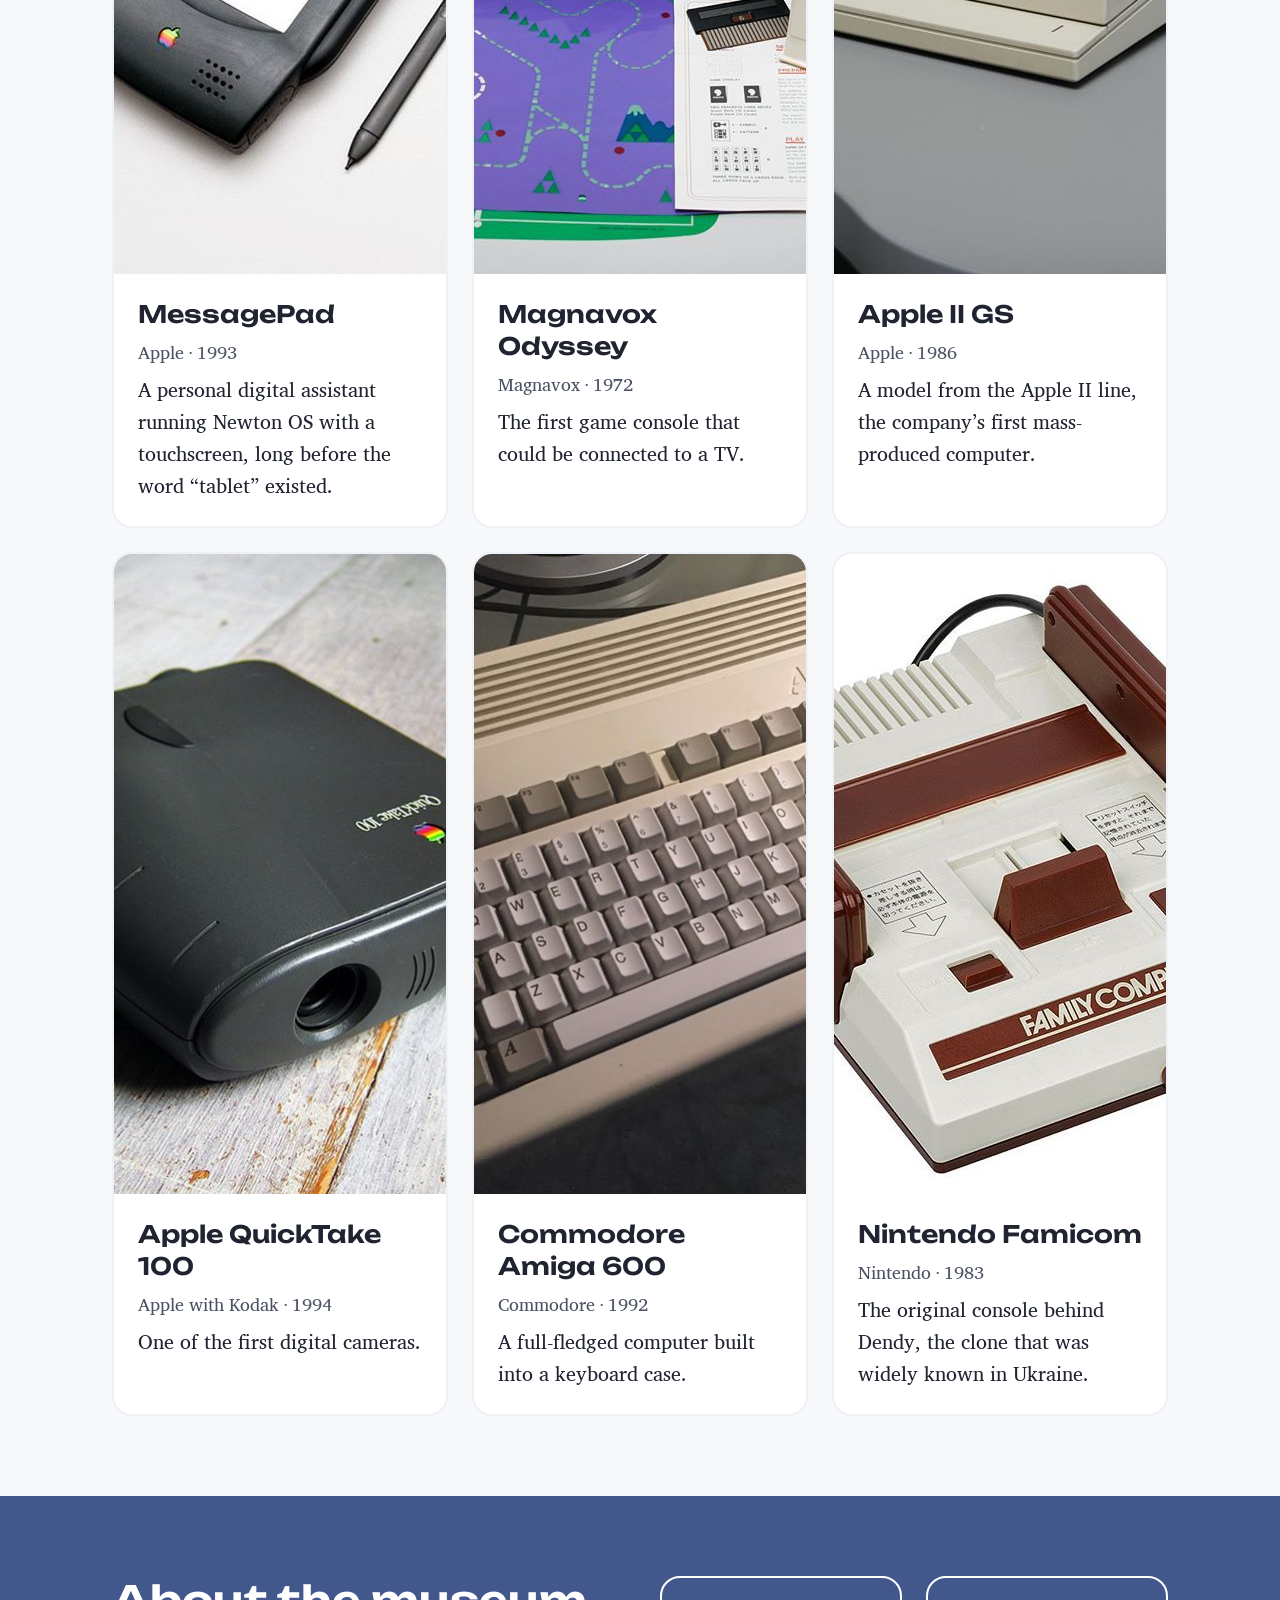
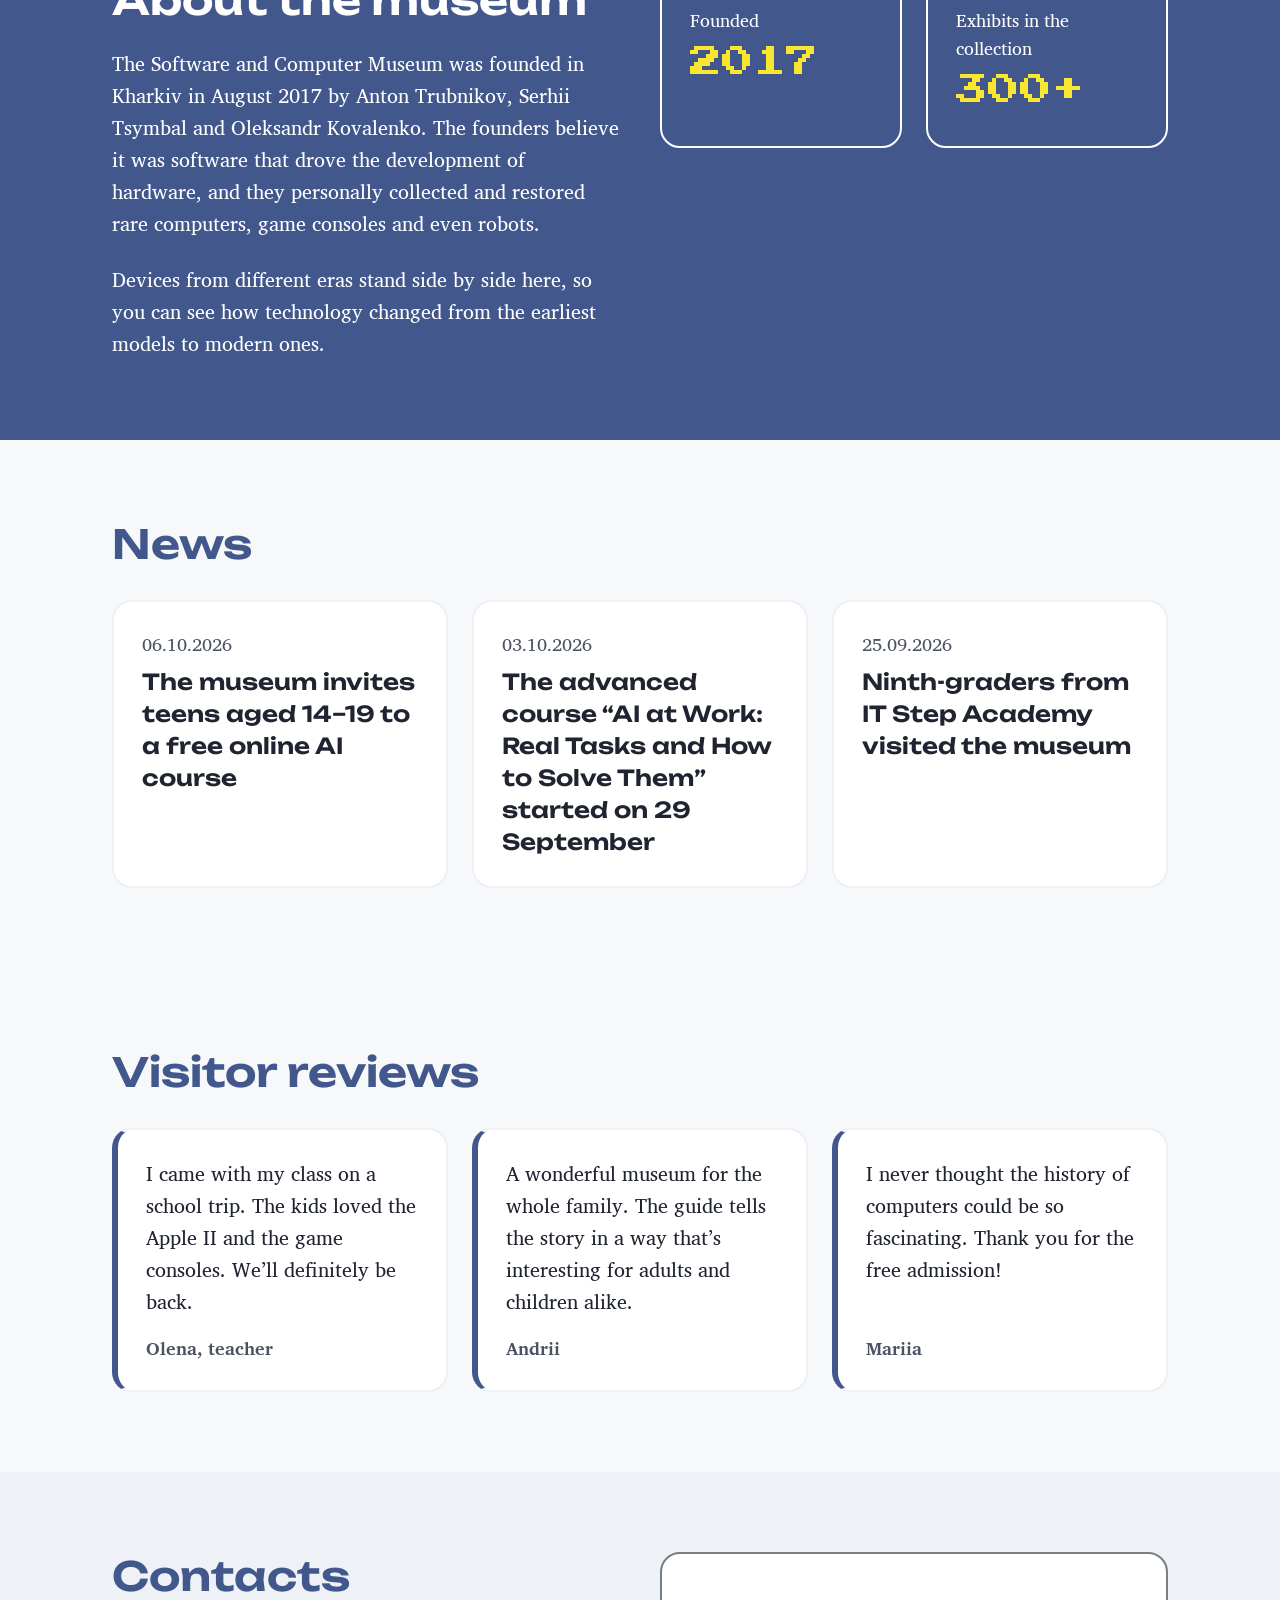
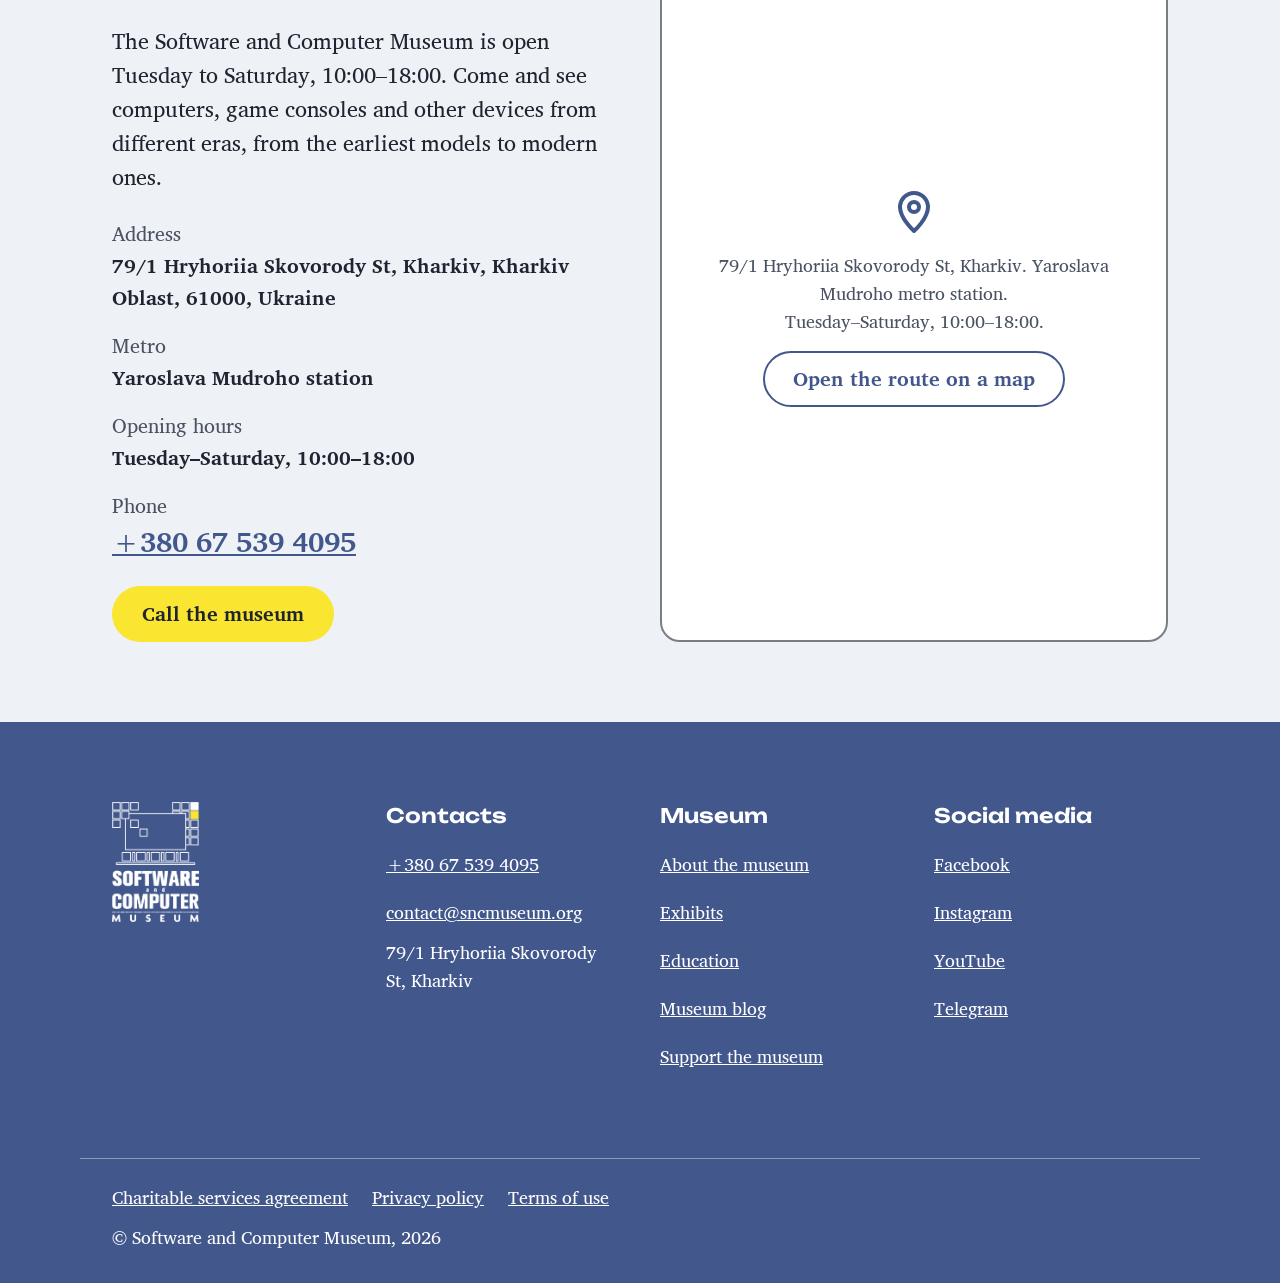
==== commit 54059267: "Додати анонс розділу «Статті» на головну - Блок «Новий розділ: Статті про історію комп’ютерів в Укра" ====
--- a/en/index.html
+++ b/en/index.html
@@ -71,6 +71,21 @@
         <span>General tour, open to all, groups of up to 10</span>
         <span class="hero-card-more">See the tour ↓</span>
       </a>
+    </div>
+  </div>
+</section>
+
+<!-- Анонс розділу «Статті». Статті поки є лише українською, тому посилання веде на українську сторінку -->
+<section class="announce" aria-labelledby="announce-title">
+  <div class="wrap">
+    <div class="announce-card">
+      <svg aria-hidden="true" width="48" height="48" viewBox="0 0 120 120"><g fill="none" stroke="#42578c" stroke-width="8"><rect x="4" y="4" width="32" height="32"/><rect x="44" y="4" width="32" height="32"/><rect x="4" y="44" width="32" height="32"/><rect x="44" y="84" width="32" height="32"/></g><rect x="84" y="4" width="32" height="32" fill="#42578c"/><rect x="84" y="44" width="32" height="32" fill="#42578c"/></svg>
+      <div class="announce-text">
+        <span class="tag">New section</span>
+        <h2 id="announce-title" class="announce-title">Articles on the history of computers in Ukraine</h2>
+        <p class="muted">Articles are available in Ukrainian.</p>
+      </div>
+      <a href="../articles.html" class="more-link" hreflang="uk">Go to articles →</a>
     </div>
   </div>
 </section>
--- a/css/styles.css
+++ b/css/styles.css
@@ -307,6 +307,23 @@
   line-height: 24px;
 }
 
+/* ---------- Анонс під першим екраном ---------- */
+.announce { padding-top: var(--space-5); }
+.announce-card {
+  display: flex;
+  flex-wrap: wrap;
+  align-items: center;
+  gap: var(--space-3) var(--space-4);
+  padding: var(--space-4) 28px;
+  border: 2px solid var(--primary);
+  border-radius: var(--radius-lg);
+  background: #ffffff;
+}
+.announce-card svg { flex: none; }
+.announce-text { display: flex; flex: 1 1 320px; flex-direction: column; align-items: flex-start; gap: var(--space-2); }
+.announce-title { font-size: clamp(20px, 2.2vw, 24px); line-height: 1.3; font-weight: 600; color: var(--primary); }
+.announce-card .more-link { align-self: center; }
+
 /* ---------- Експонати ---------- */
 .exhibit { padding: 0; gap: 0; overflow: hidden; }
 .exhibit img { display: block; width: 100%; aspect-ratio: 1 / 1; object-fit: cover; }
@@ -314,6 +331,24 @@
 /* Сторінка exhibits.html */
 .exhibit-body .facts { padding: var(--space-2) 0; border-top: 2px dashed var(--surface-alt); border-bottom: 2px dashed var(--surface-alt); }
 .exhibits-all { align-self: flex-start; }
+.exhibit .exhibit-body { flex: 1; }
+/* Заглушка замість фото, поки знімка експоната немає */
+.exhibit-nophoto {
+  display: flex;
+  flex-direction: column;
+  align-items: center;
+  justify-content: center;
+  gap: var(--space-3);
+  aspect-ratio: 1 / 1;
+  background: var(--primary);
+  color: var(--on-color);
+  font-size: 18px;
+  line-height: 28px;
+}
+
+/* Посилання «Читати статтю» / «Подивитися експонат»: як «До курсів ↓» на головній */
+.more-link { align-self: flex-start; font-weight: 700; }
+.exhibit-body .more-link { margin-top: auto; padding-top: var(--space-2); }
 
 /* ---------- Екскурсія ---------- */
 .rounded-photo { display: block; width: 100%; height: auto; border-radius: var(--radius-lg); }
